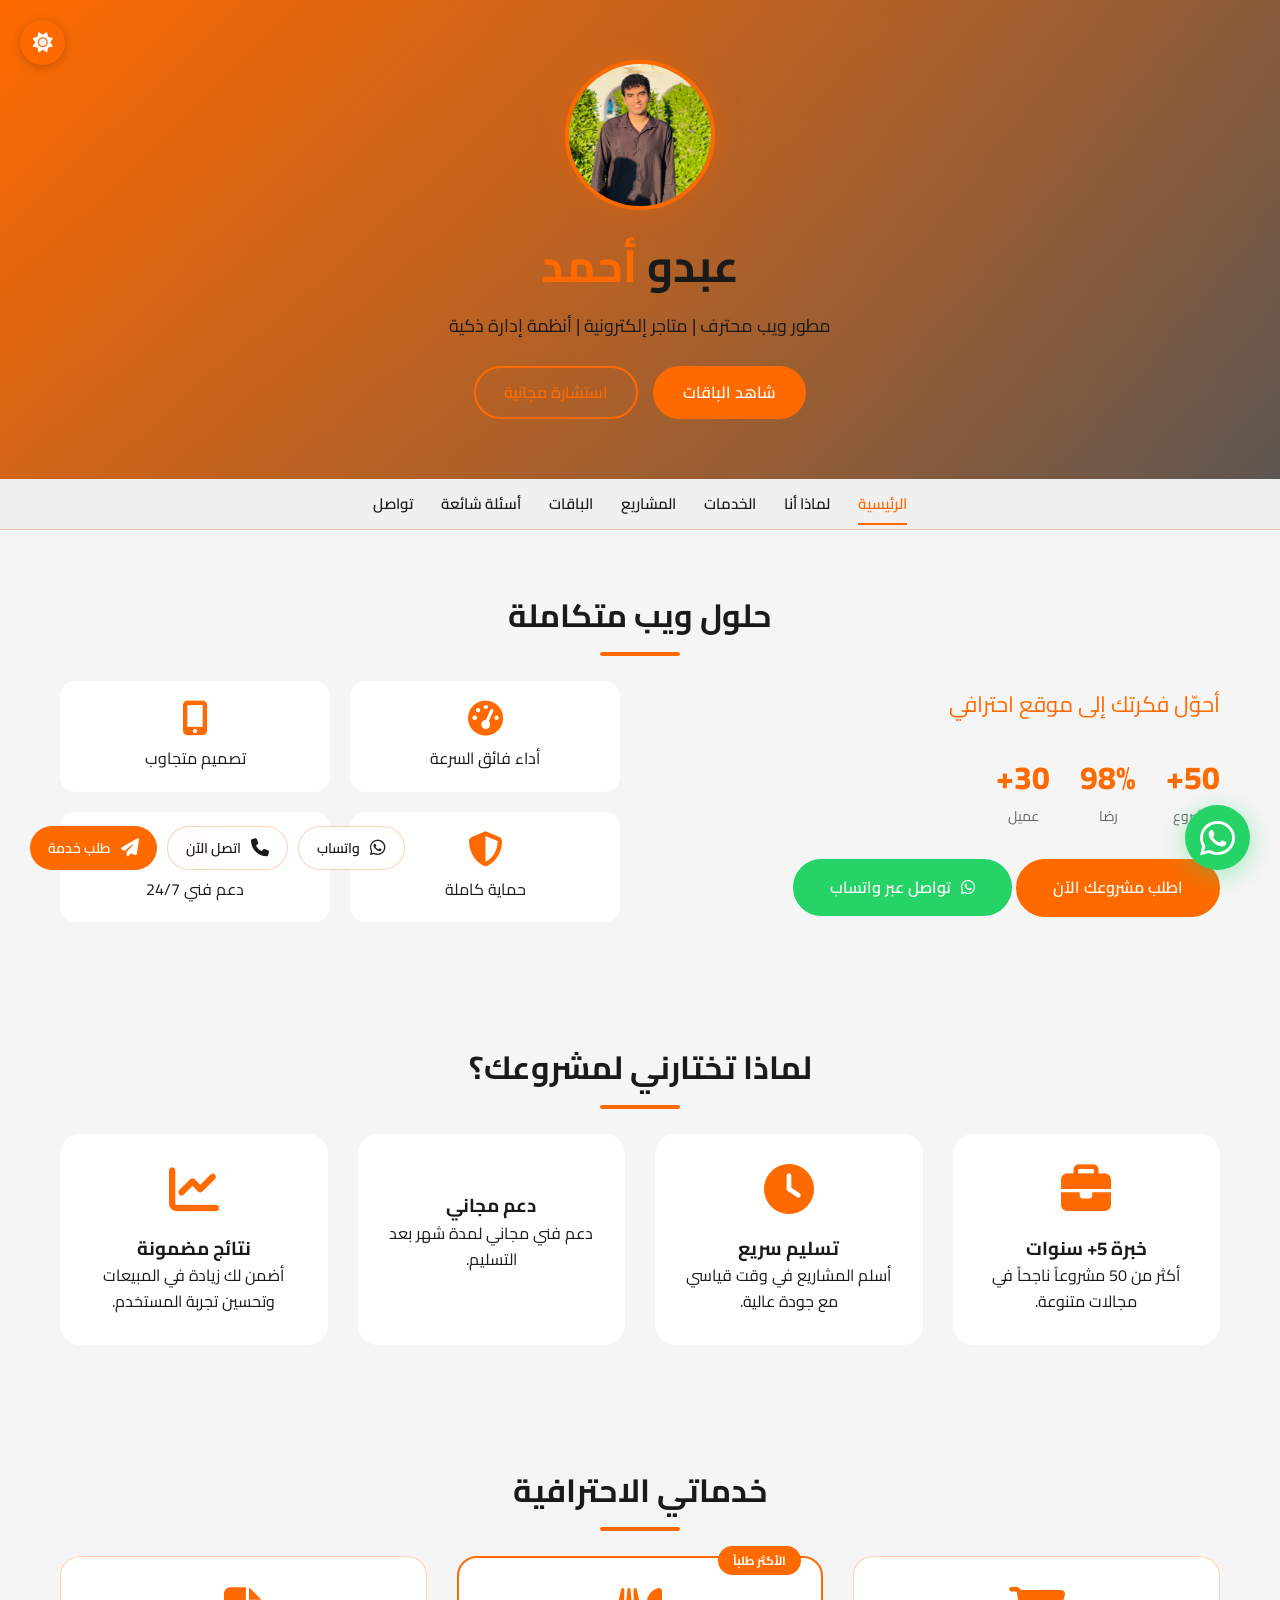
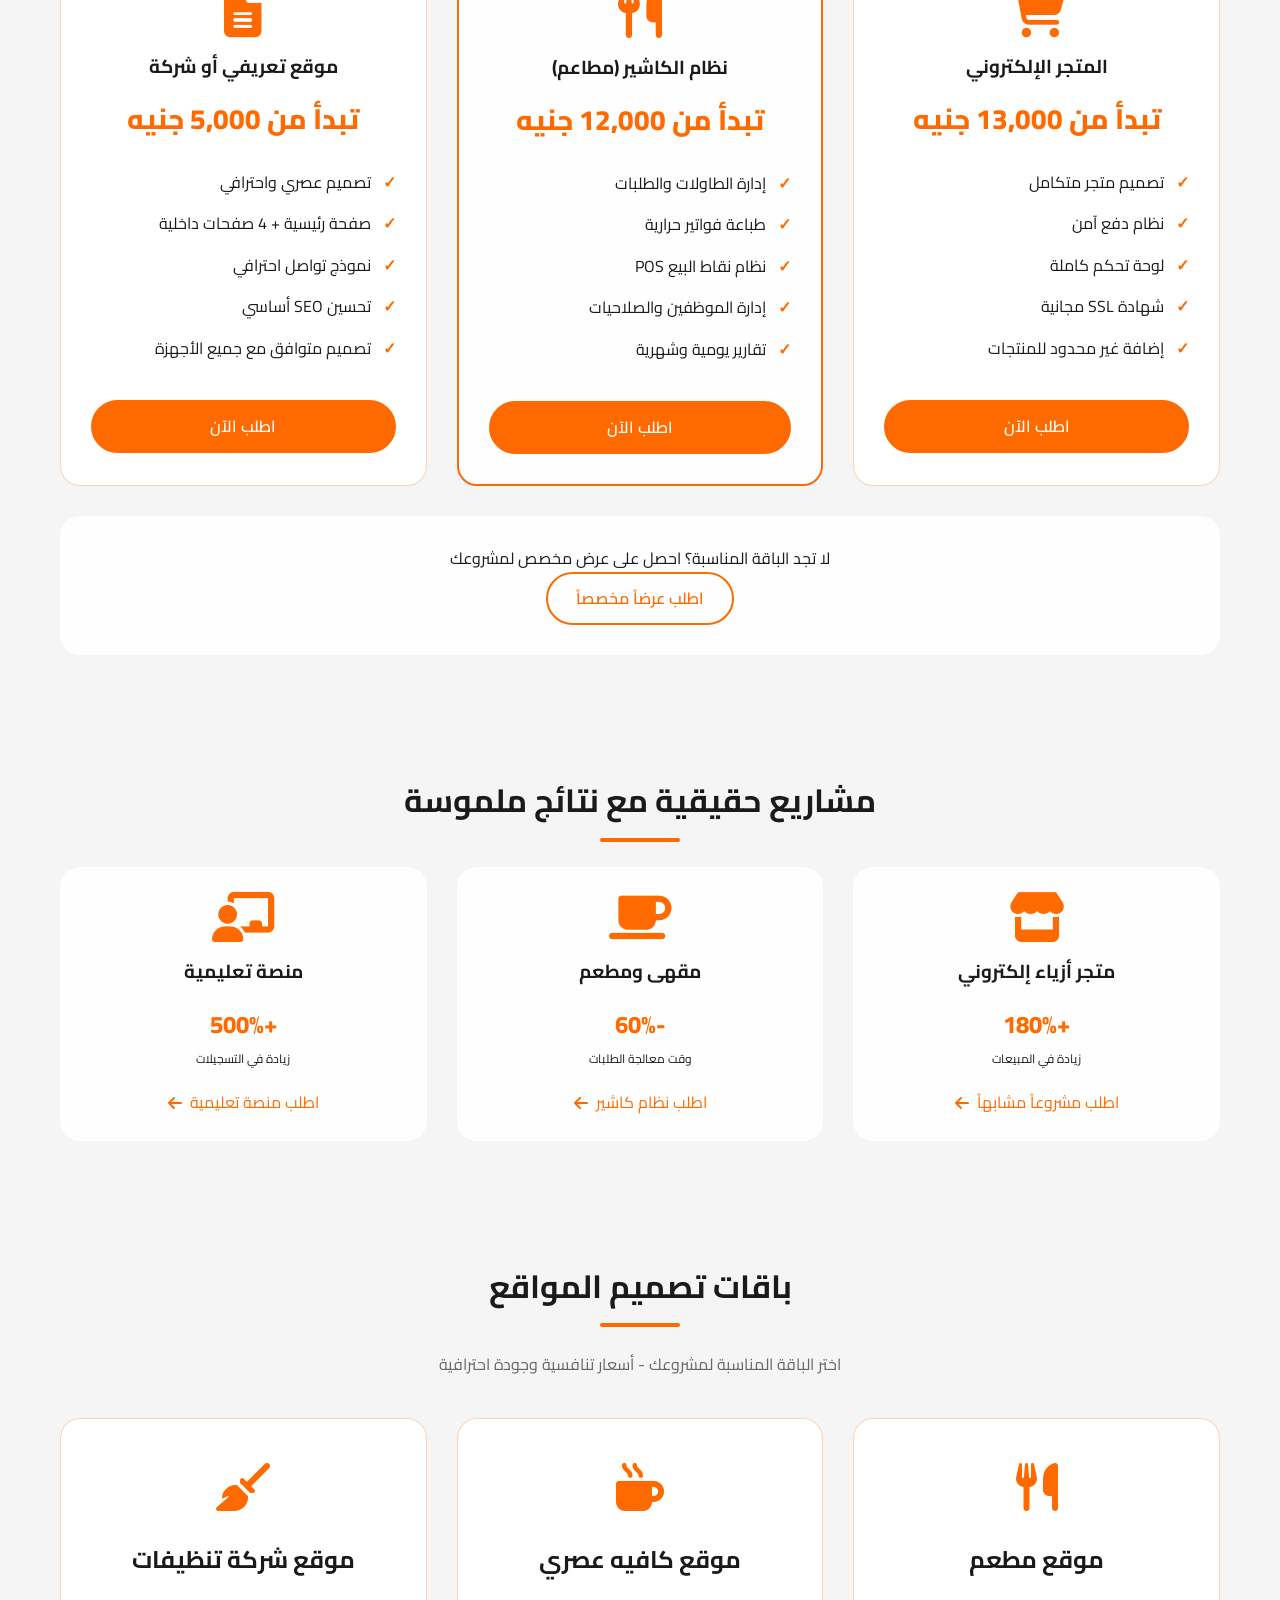
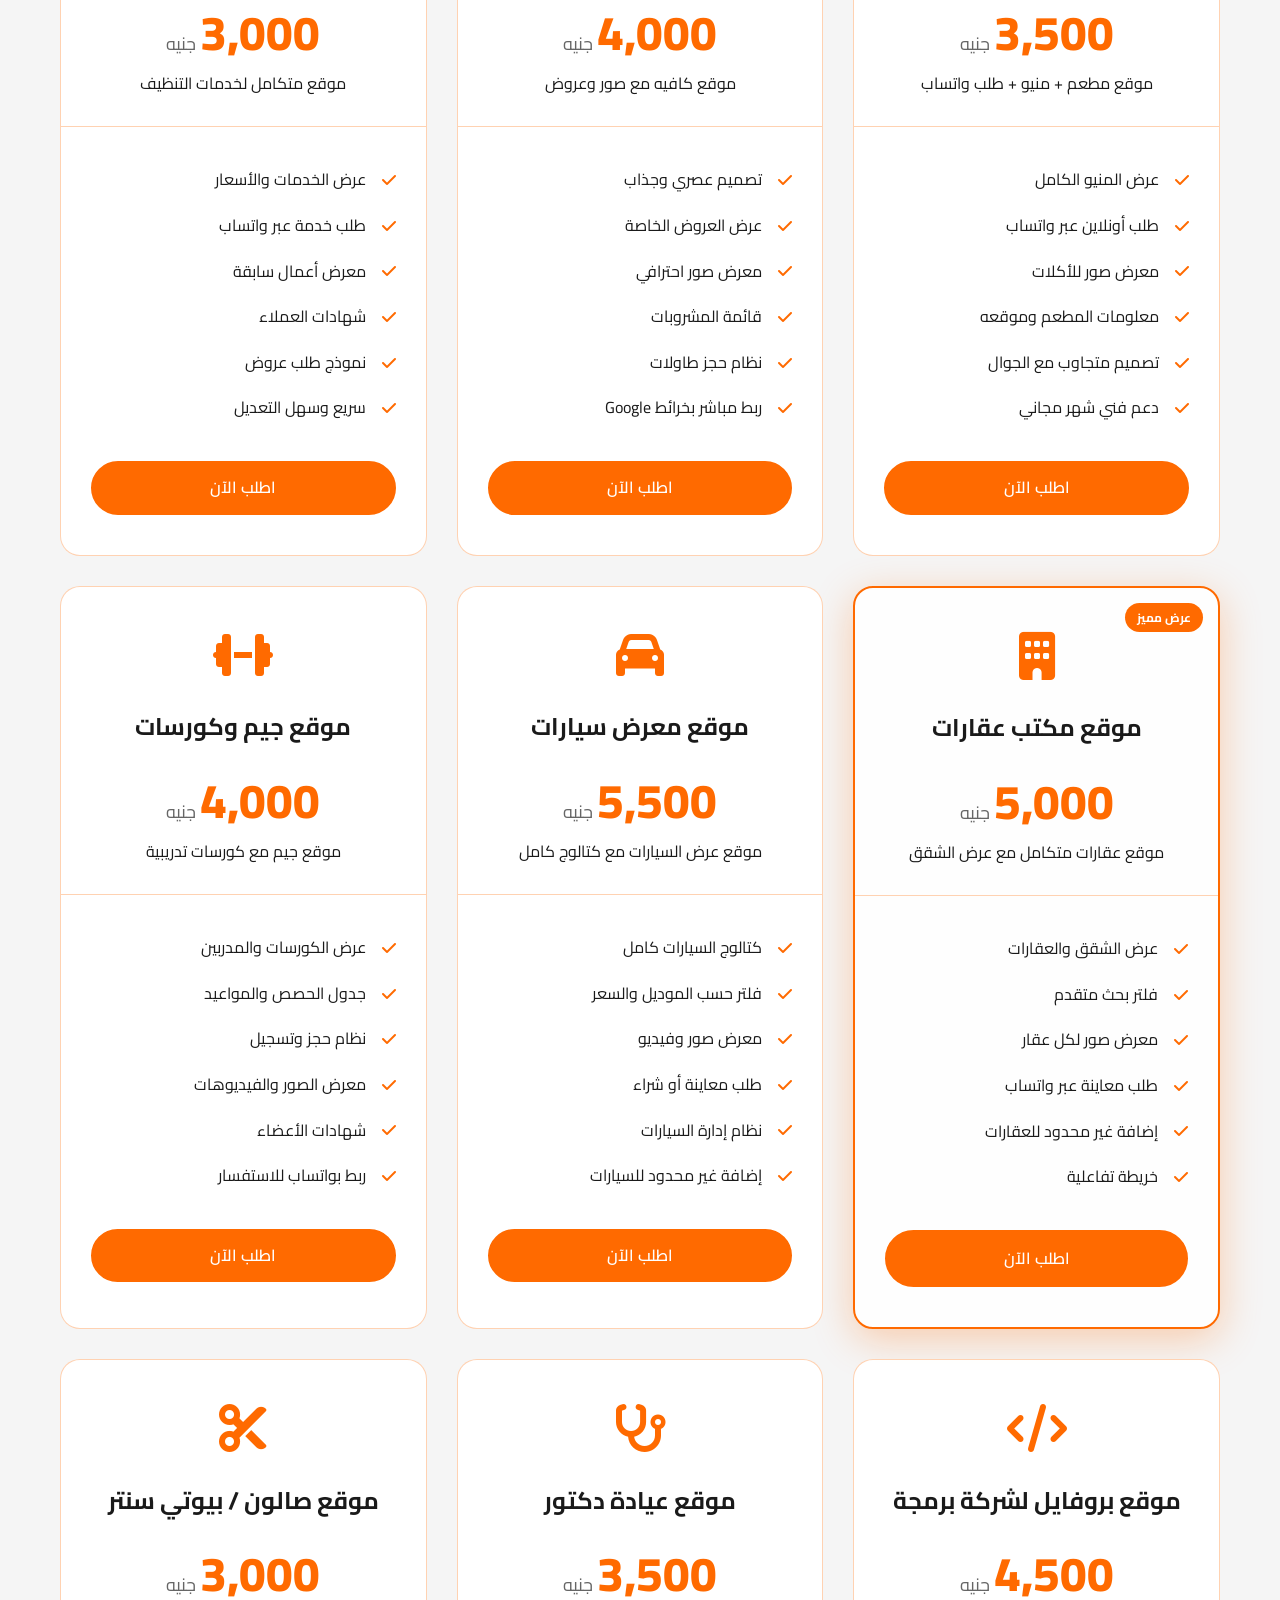
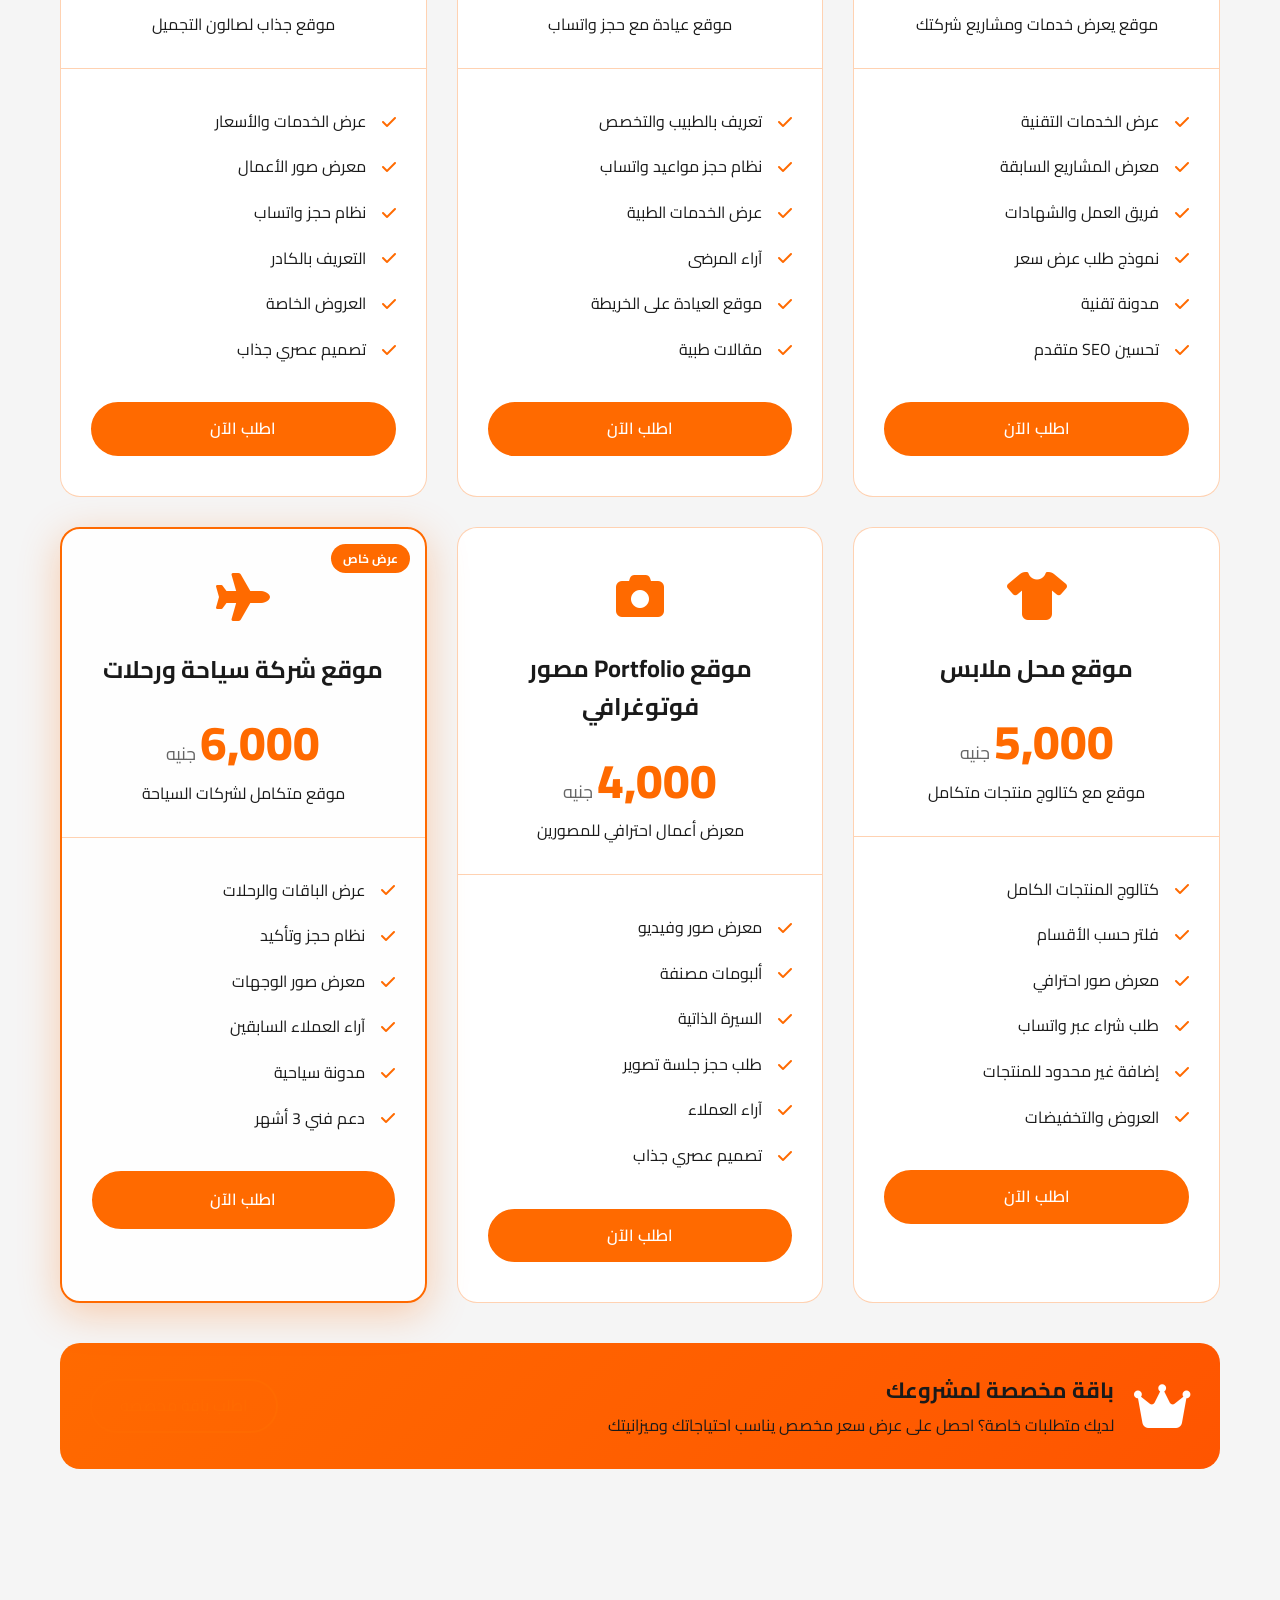
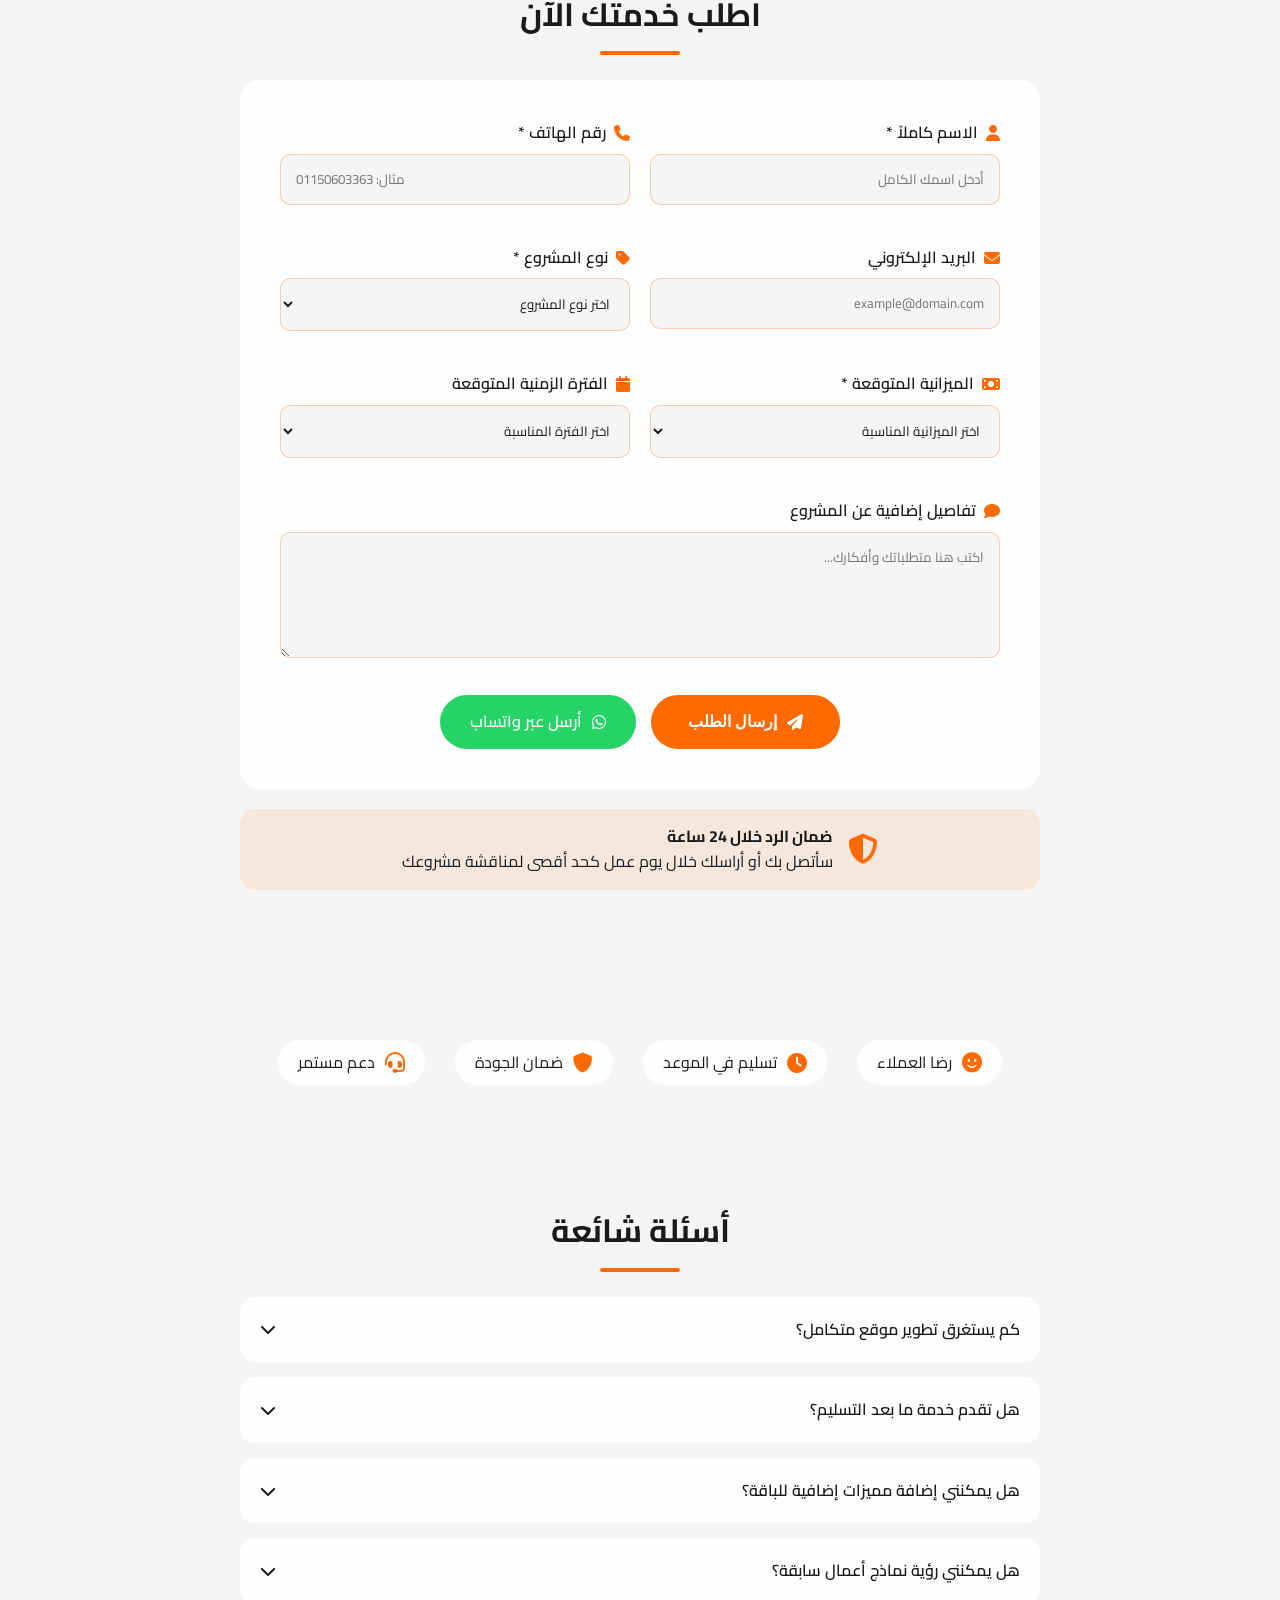
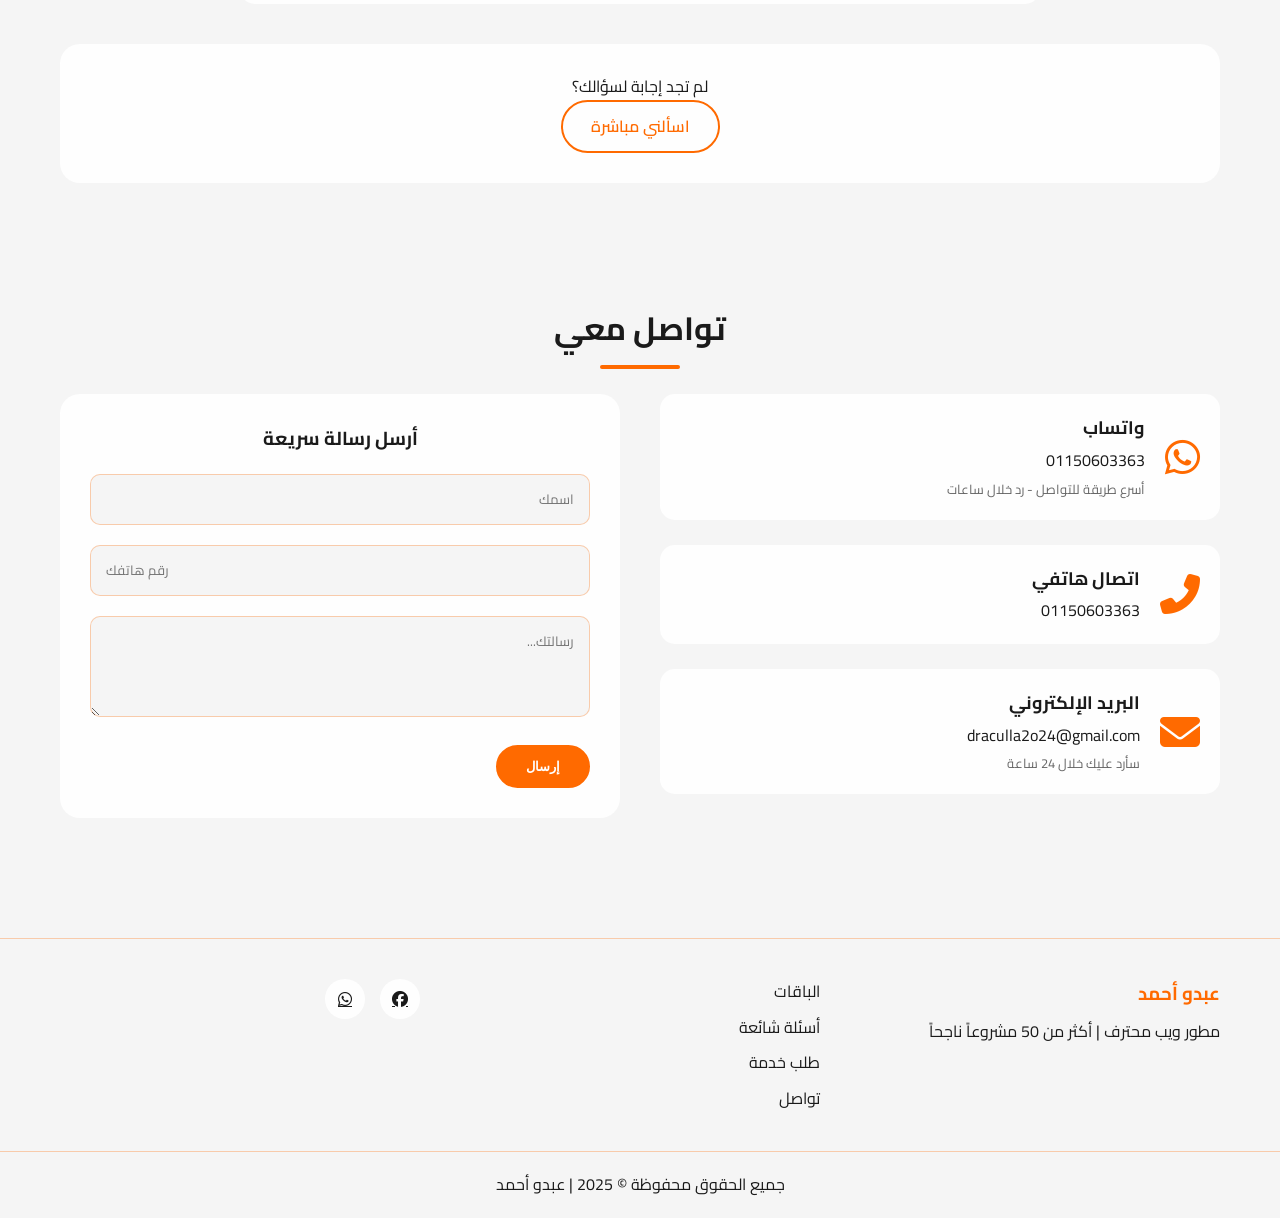
==== index.html @ bf8535bc "Add files via upload" ====
<!DOCTYPE html>
<html lang="ar" dir="rtl">
<head>
    <meta charset="UTF-8">
    <meta name="viewport" content="width=device-width, initial-scale=1.0, viewport-fit=cover">
    
    <!-- SEO Basics -->
    <title>عبدو أحمد | مطور ويب محترف - المتاجر الإلكترونية وأنظمة POS</title>
    <meta name="description" content="تصميم وتطوير المتاجر الإلكترونية وأنظمة إدارة المطاعم ونقاط البيع بأسعار تنافسية. باقات متنوعة لجميع الأنشطة.">
    <meta name="keywords" content="مطور ويب, متجر الكتروني, نظام كاشير, POS, تصميم مواقع, مطعم, كافيه, عقارات">
    <meta name="author" content="عبدو أحمد">
    <meta name="robots" content="index, follow">
    
    <!-- Open Graph -->
    <meta property="og:type" content="website">
    <meta property="og:title" content="عبدو أحمد | مطور ويب محترف">
    <meta property="og:description" content="باقات تصميم مواقع تبدأ من 3000 جنيه. نوفر لك موقعاً احترافياً لمشروعك.">
    <meta property="og:site_name" content="عبدو أحمد">
    <meta property="og:locale" content="ar_AR">
    
    <!-- Theme Color -->
    <meta name="theme-color" content="#ff6a00">
    <meta name="color-scheme" content="dark light">
    
    <!-- Favicon -->
    <link rel="icon" type="image/svg+xml" href="data:image/svg+xml,%3Csvg xmlns='http://www.w3.org/2000/svg' viewBox='0 0 100 100'%3E%3Crect width='100' height='100' fill='%23ff6a00'/%3E%3Ctext x='50' y='67' text-anchor='middle' fill='white' font-size='50' font-weight='bold'%3Eع%3C/text%3E%3C/svg%3E">
    
    <!-- Fonts -->
    <link rel="preconnect" href="https://fonts.googleapis.com">
    <link rel="preconnect" href="https://fonts.gstatic.com" crossorigin>
    <link href="https://fonts.googleapis.com/css2?family=Cairo:wght@400;500;600;700;800&display=swap" rel="stylesheet">
    
    <!-- Font Awesome -->
    <link rel="stylesheet" href="https://cdnjs.cloudflare.com/ajax/libs/font-awesome/6.7.2/css/all.min.css">
    
    <!-- Structured Data -->
    <script type="application/ld+json">
    {
        "@context": "https://schema.org",
        "@type": "ProfessionalService",
        "name": "عبدو أحمد",
        "url": "https://abdo-ahmed.com",
        "description": "مطور ويب محترف متخصص في جميع أنواع المواقع",
        "telephone": "+201150603363",
        "email": "draculla2o24@gmail.com",
        "priceRange": "₿3000 - ₿6000",
        "areaServed": {"@type": "Country", "name": "مصر"},
        "availableLanguage": ["ar", "en"]
    }
    </script>
    
    <!-- Main CSS -->
    <link rel="stylesheet" href="css/style.css">
</head>
<body>

<!-- Quick Contact Bar -->
<div class="quick-contact-bar">
    <a href="https://wa.me/201150603363?text=مرحباً%20عبدو،%20أريد%20الاستفسار%20عن%20الخدمات" target="_blank" class="quick-contact-btn" aria-label="واتساب">
        <i class="fab fa-whatsapp"></i>
        <span>واتساب</span>
    </a>
    <a href="tel:01150603363" class="quick-contact-btn" aria-label="اتصال">
        <i class="fas fa-phone"></i>
        <span>اتصل الآن</span>
    </a>
    <a href="#order-form" class="quick-contact-btn primary" aria-label="طلب خدمة">
        <i class="fas fa-paper-plane"></i>
        <span>طلب خدمة</span>
    </a>
</div>

<!-- Theme Toggle -->
<button class="theme-toggle" id="themeToggle" aria-label="تغيير الوضع">
    <i class="fas fa-moon"></i>
</button>

<!-- Scroll Top Button -->
<button id="scrollTop" class="scroll-top" aria-label="العودة للأعلى">
    <i class="fas fa-arrow-up"></i>
</button>

<!-- Header -->
<header>
    <div class="profile-container">
        <div class="profile-image">
            <img id="profileImage" 
                 src="images/profile.jpg" 
                 alt="عبدو أحمد - مطور ويب محترف"
                 loading="eager"
                 width="180"
                 height="180"
                 onerror="this.src='data:image/svg+xml,%3Csvg xmlns=%22http://www.w3.org/2000/svg%22 width=%22180%22 height=%22180%22%3E%3Crect width=%22180%22 height=%22180%22 fill=%22%23ff6a00%22/%3E%3Ctext x=%2250%25%22 y=%2250%25%22 text-anchor=%22middle%22 dy=%22.3em%22 fill=%22white%22 font-size=%2240%22%3Eع%3C/text%3E%3C/svg%3E'">
        </div>
        <h1>عبدو <span>أحمد</span></h1>
        <p>مطور ويب محترف | متاجر إلكترونية | أنظمة إدارة ذكية</p>
        <div class="header-cta">
            <a href="#pricing" class="btn btn-primary">شاهد الباقات</a>
            <a href="https://wa.me/201150603363?text=مرحباً%20عبدو،%20أريد%20استشارة%20مجانية" class="btn btn-outline" target="_blank">استشارة مجانية</a>
        </div>
    </div>
</header>

<!-- Navigation -->
<nav aria-label="القائمة الرئيسية">
    <a href="#home" data-nav="home">الرئيسية</a>
    <a href="#why-me" data-nav="why-me">لماذا أنا</a>
    <a href="#services" data-nav="services">الخدمات</a>
    <a href="#projects" data-nav="projects">المشاريع</a>
    <a href="#pricing" data-nav="pricing">الباقات</a>
    <a href="#faq" data-nav="faq">أسئلة شائعة</a>
    <a href="#contact-page" data-nav="contact-page">تواصل</a>
</nav>

<main>
    <!-- Home Section -->
    <section id="home">
        <h2>حلول ويب متكاملة</h2>
        <div class="hero-grid">
            <div class="hero-content">
                <p class="hero-subtitle">أحوّل فكرتك إلى موقع احترافي</p>
                <div class="hero-stats">
                    <div class="hero-stat">
                        <span class="hero-stat-number">50+</span>
                        <span class="hero-stat-label">مشروع</span>
                    </div>
                    <div class="hero-stat">
                        <span class="hero-stat-number">98%</span>
                        <span class="hero-stat-label">رضا</span>
                    </div>
                    <div class="hero-stat">
                        <span class="hero-stat-number">30+</span>
                        <span class="hero-stat-label">عميل</span>
                    </div>
                </div>
                <div class="hero-cta">
                    <a href="#pricing" class="btn btn-primary btn-large">اطلب مشروعك الآن</a>
                    <a href="https://wa.me/201150603363?text=مرحباً%20عبدو،%20أريد%20معرفة%20تفاصيل%20الباقات" target="_blank" class="btn btn-whatsapp btn-large">
                        <i class="fab fa-whatsapp"></i> تواصل عبر واتساب
                    </a>
                </div>
            </div>
            <div class="hero-features">
                <div class="hero-feature">
                    <i class="fas fa-tachometer-alt"></i>
                    <span>أداء فائق السرعة</span>
                </div>
                <div class="hero-feature">
                    <i class="fas fa-mobile-alt"></i>
                    <span>تصميم متجاوب</span>
                </div>
                <div class="hero-feature">
                    <i class="fas fa-shield-alt"></i>
                    <span>حماية كاملة</span>
                </div>
                <div class="hero-feature">
                    <i class="fas fa-headset"></i>
                    <span>دعم فني 24/7</span>
                </div>
            </div>
        </div>
    </section>

    <!-- Why Me Section -->
    <section id="why-me">
        <h2>لماذا تختارني لمشروعك؟</h2>
        <div class="why-me-grid">
            <div class="why-me-card">
                <div class="why-me-icon"><i class="fas fa-briefcase"></i></div>
                <h3>خبرة 5+ سنوات</h3>
                <p>أكثر من 50 مشروعاً ناجحاً في مجالات متنوعة.</p>
            </div>
            <div class="why-me-card">
                <div class="why-me-icon"><i class="fas fa-clock"></i></div>
                <h3>تسليم سريع</h3>
                <p>أسلم المشاريع في وقت قياسي مع جودة عالية.</p>
            </div>
            <div class="why-me-card">
                <div class="why-me-icon"><i class="fas fa-support"></i></div>
                <h3>دعم مجاني</h3>
                <p>دعم فني مجاني لمدة شهر بعد التسليم.</p>
            </div>
            <div class="why-me-card">
                <div class="why-me-icon"><i class="fas fa-chart-line"></i></div>
                <h3>نتائج مضمونة</h3>
                <p>أضمن لك زيادة في المبيعات وتحسين تجربة المستخدم.</p>
            </div>
        </div>
    </section>

    <!-- Services Section -->
    <section id="services">
        <h2>خدماتي الاحترافية</h2>
        <div class="services-grid">
            <div class="service-card">
                <div class="service-header">
                    <i class="fas fa-shopping-cart"></i>
                    <h3>المتجر الإلكتروني</h3>
                </div>
                <div class="service-price">تبدأ من 13,000 جنيه</div>
                <ul class="service-features">
                    <li>تصميم متجر متكامل</li>
                    <li>نظام دفع آمن</li>
                    <li>لوحة تحكم كاملة</li>
                    <li>شهادة SSL مجانية</li>
                    <li>إضافة غير محدود للمنتجات</li>
                </ul>
                <a href="#order-form" class="btn btn-primary btn-service" onclick="setProjectType('متجر إلكتروني')">اطلب الآن</a>
            </div>

            <div class="service-card featured">
                <div class="service-badge">الأكثر طلباً</div>
                <div class="service-header">
                    <i class="fas fa-utensils"></i>
                    <h3>نظام الكاشير (مطاعم)</h3>
                </div>
                <div class="service-price">تبدأ من 12,000 جنيه</div>
                <ul class="service-features">
                    <li>إدارة الطاولات والطلبات</li>
                    <li>طباعة فواتير حرارية</li>
                    <li>نظام نقاط البيع POS</li>
                    <li>إدارة الموظفين والصلاحيات</li>
                    <li>تقارير يومية وشهرية</li>
                </ul>
                <a href="#order-form" class="btn btn-primary btn-service" onclick="setProjectType('نظام كاشير مطاعم')">اطلب الآن</a>
            </div>

            <div class="service-card">
                <div class="service-header">
                    <i class="fas fa-file-alt"></i>
                    <h3>موقع تعريفي أو شركة</h3>
                </div>
                <div class="service-price">تبدأ من 5,000 جنيه</div>
                <ul class="service-features">
                    <li>تصميم عصري واحترافي</li>
                    <li>صفحة رئيسية + 4 صفحات داخلية</li>
                    <li>نموذج تواصل احترافي</li>
                    <li>تحسين SEO أساسي</li>
                    <li>تصميم متوافق مع جميع الأجهزة</li>
                </ul>
                <a href="#order-form" class="btn btn-primary btn-service" onclick="setProjectType('موقع تعريفي')">اطلب الآن</a>
            </div>
        </div>
        
        <div class="services-cta">
            <p>لا تجد الباقة المناسبة؟ احصل على عرض مخصص لمشروعك</p>
            <a href="custom-offer.html" target="_blank" class="btn btn-outline">اطلب عرضاً مخصصاً</a>
        </div>
    </section>

    <!-- Projects with Results -->
    <section id="projects">
        <h2>مشاريع حقيقية مع نتائج ملموسة</h2>
        <div class="projects-grid">
            <div class="project-card">
                <div class="project-icon"><i class="fas fa-store"></i></div>
                <h3>متجر أزياء إلكتروني</h3>
                <div class="project-stats">
                    <div class="project-stat">
                        <span class="stat-value">+180%</span>
                        <span class="stat-label">زيادة في المبيعات</span>
                    </div>
                </div>
                <a href="https://wa.me/201150603363?text=مرحباً%20عبدو،%20أريد%20مشروعاً%20مشابهاً" target="_blank" class="project-link">اطلب مشروعاً مشابهاً <i class="fas fa-arrow-left"></i></a>
            </div>

            <div class="project-card">
                <div class="project-icon"><i class="fas fa-coffee"></i></div>
                <h3>مقهى ومطعم</h3>
                <div class="project-stats">
                    <div class="project-stat">
                        <span class="stat-value">-60%</span>
                        <span class="stat-label">وقت معالجة الطلبات</span>
                    </div>
                </div>
                <a href="https://wa.me/201150603363?text=مرحباً%20عبدو،%20أريد%20نظام%20كاشير" target="_blank" class="project-link">اطلب نظام كاشير <i class="fas fa-arrow-left"></i></a>
            </div>

            <div class="project-card">
                <div class="project-icon"><i class="fas fa-chalkboard-user"></i></div>
                <h3>منصة تعليمية</h3>
                <div class="project-stats">
                    <div class="project-stat">
                        <span class="stat-value">+500%</span>
                        <span class="stat-label">زيادة في التسجيلات</span>
                    </div>
                </div>
                <a href="https://wa.me/201150603363?text=مرحباً%20عبدو،%20أريد%20منصة%20تعليمية" target="_blank" class="project-link">اطلب منصة تعليمية <i class="fas fa-arrow-left"></i></a>
            </div>
        </div>
    </section>

    <!-- Pricing Section - الموقع الجديد -->
    <section id="pricing">
        <h2>باقات تصميم المواقع</h2>
        <p class="section-subtitle">اختر الباقة المناسبة لمشروعك - أسعار تنافسية وجودة احترافية</p>
        
        <div class="pricing-grid">
            <!-- باقة موقع مطعم + منيو + طلب واتساب -->
            <div class="pricing-card">
                <div class="pricing-header">
                    <div class="plan-icon"><i class="fas fa-utensils"></i></div>
                    <h3>موقع مطعم</h3>
                    <div class="pricing-price">
                        <span class="price">3,500</span>
                        <span class="currency">جنيه</span>
                    </div>
                    <p>موقع مطعم + منيو + طلب واتساب</p>
                </div>
                <ul class="pricing-features">
                    <li><i class="fas fa-check"></i> عرض المنيو الكامل</li>
                    <li><i class="fas fa-check"></i> طلب أونلاين عبر واتساب</li>
                    <li><i class="fas fa-check"></i> معرض صور للأكلات</li>
                    <li><i class="fas fa-check"></i> معلومات المطعم وموقعه</li>
                    <li><i class="fas fa-check"></i> تصميم متجاوب مع الجوال</li>
                    <li><i class="fas fa-check"></i> دعم فني شهر مجاني</li>
                </ul>
                <div class="pricing-cta">
                    <a href="#order-form" class="btn btn-primary" onclick="setPackageValue('موقع مطعم كامل - 3500 جنيه', '3500')">اطلب الآن</a>
                </div>
            </div>

            <!-- باقة موقع كافيه عصري -->
            <div class="pricing-card">
                <div class="pricing-header">
                    <div class="plan-icon"><i class="fas fa-mug-hot"></i></div>
                    <h3>موقع كافيه عصري</h3>
                    <div class="pricing-price">
                        <span class="price">4,000</span>
                        <span class="currency">جنيه</span>
                    </div>
                    <p>موقع كافيه مع صور وعروض</p>
                </div>
                <ul class="pricing-features">
                    <li><i class="fas fa-check"></i> تصميم عصري وجذاب</li>
                    <li><i class="fas fa-check"></i> عرض العروض الخاصة</li>
                    <li><i class="fas fa-check"></i> معرض صور احترافي</li>
                    <li><i class="fas fa-check"></i> قائمة المشروبات</li>
                    <li><i class="fas fa-check"></i> نظام حجز طاولات</li>
                    <li><i class="fas fa-check"></i> ربط مباشر بخرائط Google</li>
                </ul>
                <div class="pricing-cta">
                    <a href="#order-form" class="btn btn-primary" onclick="setPackageValue('موقع كافيه عصري - 4000 جنيه', '4000')">اطلب الآن</a>
                </div>
            </div>

            <!-- باقة موقع شركة تنظيفات -->
            <div class="pricing-card">
                <div class="pricing-header">
                    <div class="plan-icon"><i class="fas fa-broom"></i></div>
                    <h3>موقع شركة تنظيفات</h3>
                    <div class="pricing-price">
                        <span class="price">3,000</span>
                        <span class="currency">جنيه</span>
                    </div>
                    <p>موقع متكامل لخدمات التنظيف</p>
                </div>
                <ul class="pricing-features">
                    <li><i class="fas fa-check"></i> عرض الخدمات والأسعار</li>
                    <li><i class="fas fa-check"></i> طلب خدمة عبر واتساب</li>
                    <li><i class="fas fa-check"></i> معرض أعمال سابقة</li>
                    <li><i class="fas fa-check"></i> شهادات العملاء</li>
                    <li><i class="fas fa-check"></i> نموذج طلب عروض</li>
                    <li><i class="fas fa-check"></i> سريع وسهل التعديل</li>
                </ul>
                <div class="pricing-cta">
                    <a href="#order-form" class="btn btn-primary" onclick="setPackageValue('موقع شركة تنظيفات - 3000 جنيه', '3000')">اطلب الآن</a>
                </div>
            </div>

            <!-- باقة موقع مكتب عقارات -->
            <div class="pricing-card featured">
                <div class="popular-badge">عرض مميز</div>
                <div class="pricing-header">
                    <div class="plan-icon"><i class="fas fa-building"></i></div>
                    <h3>موقع مكتب عقارات</h3>
                    <div class="pricing-price">
                        <span class="price">5,000</span>
                        <span class="currency">جنيه</span>
                    </div>
                    <p>موقع عقارات متكامل مع عرض الشقق</p>
                </div>
                <ul class="pricing-features">
                    <li><i class="fas fa-check"></i> عرض الشقق والعقارات</li>
                    <li><i class="fas fa-check"></i> فلتر بحث متقدم</li>
                    <li><i class="fas fa-check"></i> معرض صور لكل عقار</li>
                    <li><i class="fas fa-check"></i> طلب معاينة عبر واتساب</li>
                    <li><i class="fas fa-check"></i> إضافة غير محدود للعقارات</li>
                    <li><i class="fas fa-check"></i> خريطة تفاعلية</li>
                </ul>
                <div class="pricing-cta">
                    <a href="#order-form" class="btn btn-primary btn-large" onclick="setPackageValue('موقع مكتب عقارات - 5000 جنيه', '5000')">اطلب الآن</a>
                </div>
            </div>

            <!-- باقة موقع معرض سيارات -->
            <div class="pricing-card">
                <div class="pricing-header">
                    <div class="plan-icon"><i class="fas fa-car"></i></div>
                    <h3>موقع معرض سيارات</h3>
                    <div class="pricing-price">
                        <span class="price">5,500</span>
                        <span class="currency">جنيه</span>
                    </div>
                    <p>موقع عرض السيارات مع كتالوج كامل</p>
                </div>
                <ul class="pricing-features">
                    <li><i class="fas fa-check"></i> كتالوج السيارات كامل</li>
                    <li><i class="fas fa-check"></i> فلتر حسب الموديل والسعر</li>
                    <li><i class="fas fa-check"></i> معرض صور وفيديو</li>
                    <li><i class="fas fa-check"></i> طلب معاينة أو شراء</li>
                    <li><i class="fas fa-check"></i> نظام إدارة السيارات</li>
                    <li><i class="fas fa-check"></i> إضافة غير محدود للسيارات</li>
                </ul>
                <div class="pricing-cta">
                    <a href="#order-form" class="btn btn-primary" onclick="setPackageValue('موقع معرض سيارات - 5500 جنيه', '5500')">اطلب الآن</a>
                </div>
            </div>

            <!-- باقة موقع جيم وكورسات -->
            <div class="pricing-card">
                <div class="pricing-header">
                    <div class="plan-icon"><i class="fas fa-dumbbell"></i></div>
                    <h3>موقع جيم وكورسات</h3>
                    <div class="pricing-price">
                        <span class="price">4,000</span>
                        <span class="currency">جنيه</span>
                    </div>
                    <p>موقع جيم مع كورسات تدريبية</p>
                </div>
                <ul class="pricing-features">
                    <li><i class="fas fa-check"></i> عرض الكورسات والمدربين</li>
                    <li><i class="fas fa-check"></i> جدول الحصص والمواعيد</li>
                    <li><i class="fas fa-check"></i> نظام حجز وتسجيل</li>
                    <li><i class="fas fa-check"></i> معرض الصور والفيديوهات</li>
                    <li><i class="fas fa-check"></i> شهادات الأعضاء</li>
                    <li><i class="fas fa-check"></i> ربط بواتساب للاستفسار</li>
                </ul>
                <div class="pricing-cta">
                    <a href="#order-form" class="btn btn-primary" onclick="setPackageValue('موقع جيم وكورسات - 4000 جنيه', '4000')">اطلب الآن</a>
                </div>
            </div>

            <!-- باقة موقع بروفايل شركة برمجة -->
            <div class="pricing-card">
                <div class="pricing-header">
                    <div class="plan-icon"><i class="fas fa-code"></i></div>
                    <h3>موقع بروفايل لشركة برمجة</h3>
                    <div class="pricing-price">
                        <span class="price">4,500</span>
                        <span class="currency">جنيه</span>
                    </div>
                    <p>موقع يعرض خدمات ومشاريع شركتك</p>
                </div>
                <ul class="pricing-features">
                    <li><i class="fas fa-check"></i> عرض الخدمات التقنية</li>
                    <li><i class="fas fa-check"></i> معرض المشاريع السابقة</li>
                    <li><i class="fas fa-check"></i> فريق العمل والشهادات</li>
                    <li><i class="fas fa-check"></i> نموذج طلب عرض سعر</li>
                    <li><i class="fas fa-check"></i> مدونة تقنية</li>
                    <li><i class="fas fa-check"></i> تحسين SEO متقدم</li>
                </ul>
                <div class="pricing-cta">
                    <a href="#order-form" class="btn btn-primary" onclick="setPackageValue('موقع شركة برمجة - 4500 جنيه', '4500')">اطلب الآن</a>
                </div>
            </div>

            <!-- باقة موقع عيادة دكتور مع حجز واتساب -->
            <div class="pricing-card">
                <div class="pricing-header">
                    <div class="plan-icon"><i class="fas fa-stethoscope"></i></div>
                    <h3>موقع عيادة دكتور</h3>
                    <div class="pricing-price">
                        <span class="price">3,500</span>
                        <span class="currency">جنيه</span>
                    </div>
                    <p>موقع عيادة مع حجز واتساب</p>
                </div>
                <ul class="pricing-features">
                    <li><i class="fas fa-check"></i> تعريف بالطبيب والتخصص</li>
                    <li><i class="fas fa-check"></i> نظام حجز مواعيد واتساب</li>
                    <li><i class="fas fa-check"></i> عرض الخدمات الطبية</li>
                    <li><i class="fas fa-check"></i> آراء المرضى</li>
                    <li><i class="fas fa-check"></i> موقع العيادة على الخريطة</li>
                    <li><i class="fas fa-check"></i> مقالات طبية</li>
                </ul>
                <div class="pricing-cta">
                    <a href="#order-form" class="btn btn-primary" onclick="setPackageValue('موقع عيادة دكتور - 3500 جنيه', '3500')">اطلب الآن</a>
                </div>
            </div>

            <!-- باقة موقع صالون حلاقة أو بيوتي سنتر -->
            <div class="pricing-card">
                <div class="pricing-header">
                    <div class="plan-icon"><i class="fas fa-cut"></i></div>
                    <h3>موقع صالون / بيوتي سنتر</h3>
                    <div class="pricing-price">
                        <span class="price">3,000</span>
                        <span class="currency">جنيه</span>
                    </div>
                    <p>موقع جذاب لصالون التجميل</p>
                </div>
                <ul class="pricing-features">
                    <li><i class="fas fa-check"></i> عرض الخدمات والأسعار</li>
                    <li><i class="fas fa-check"></i> معرض صور الأعمال</li>
                    <li><i class="fas fa-check"></i> نظام حجز واتساب</li>
                    <li><i class="fas fa-check"></i> التعريف بالكادر</li>
                    <li><i class="fas fa-check"></i> العروض الخاصة</li>
                    <li><i class="fas fa-check"></i> تصميم عصري جذاب</li>
                </ul>
                <div class="pricing-cta">
                    <a href="#order-form" class="btn btn-primary" onclick="setPackageValue('موقع صالون بيوتي سنتر - 3000 جنيه', '3000')">اطلب الآن</a>
                </div>
            </div>

            <!-- باقة موقع محل ملابس مع كتالوج -->
            <div class="pricing-card">
                <div class="pricing-header">
                    <div class="plan-icon"><i class="fas fa-tshirt"></i></div>
                    <h3>موقع محل ملابس</h3>
                    <div class="pricing-price">
                        <span class="price">5,000</span>
                        <span class="currency">جنيه</span>
                    </div>
                    <p>موقع مع كتالوج منتجات متكامل</p>
                </div>
                <ul class="pricing-features">
                    <li><i class="fas fa-check"></i> كتالوج المنتجات الكامل</li>
                    <li><i class="fas fa-check"></i> فلتر حسب الأقسام</li>
                    <li><i class="fas fa-check"></i> معرض صور احترافي</li>
                    <li><i class="fas fa-check"></i> طلب شراء عبر واتساب</li>
                    <li><i class="fas fa-check"></i> إضافة غير محدود للمنتجات</li>
                    <li><i class="fas fa-check"></i> العروض والتخفيضات</li>
                </ul>
                <div class="pricing-cta">
                    <a href="#order-form" class="btn btn-primary" onclick="setPackageValue('موقع محل ملابس - 5000 جنيه', '5000')">اطلب الآن</a>
                </div>
            </div>

            <!-- باقة موقع تصوير وفوتوغرافي -->
            <div class="pricing-card">
                <div class="pricing-header">
                    <div class="plan-icon"><i class="fas fa-camera"></i></div>
                    <h3>موقع Portfolio مصور فوتوغرافي</h3>
                    <div class="pricing-price">
                        <span class="price">4,000</span>
                        <span class="currency">جنيه</span>
                    </div>
                    <p>معرض أعمال احترافي للمصورين</p>
                </div>
                <ul class="pricing-features">
                    <li><i class="fas fa-check"></i> معرض صور وفيديو</li>
                    <li><i class="fas fa-check"></i> ألبومات مصنفة</li>
                    <li><i class="fas fa-check"></i> السيرة الذاتية</li>
                    <li><i class="fas fa-check"></i> طلب حجز جلسة تصوير</li>
                    <li><i class="fas fa-check"></i> آراء العملاء</li>
                    <li><i class="fas fa-check"></i> تصميم عصري جذاب</li>
                </ul>
                <div class="pricing-cta">
                    <a href="#order-form" class="btn btn-primary" onclick="setPackageValue('موقع مصور فوتوغرافي - 4000 جنيه', '4000')">اطلب الآن</a>
                </div>
            </div>

            <!-- باقة موقع شركة سياحة ورحلات -->
            <div class="pricing-card featured">
                <div class="popular-badge">عرض خاص</div>
                <div class="pricing-header">
                    <div class="plan-icon"><i class="fas fa-plane"></i></div>
                    <h3>موقع شركة سياحة ورحلات</h3>
                    <div class="pricing-price">
                        <span class="price">6,000</span>
                        <span class="currency">جنيه</span>
                    </div>
                    <p>موقع متكامل لشركات السياحة</p>
                </div>
                <ul class="pricing-features">
                    <li><i class="fas fa-check"></i> عرض الباقات والرحلات</li>
                    <li><i class="fas fa-check"></i> نظام حجز وتأكيد</li>
                    <li><i class="fas fa-check"></i> معرض صور الوجهات</li>
                    <li><i class="fas fa-check"></i> آراء العملاء السابقين</li>
                    <li><i class="fas fa-check"></i> مدونة سياحية</li>
                    <li><i class="fas fa-check"></i> دعم فني 3 أشهر</li>
                </ul>
                <div class="pricing-cta">
                    <a href="#order-form" class="btn btn-primary btn-large" onclick="setPackageValue('موقع شركة سياحة ورحلات - 6000 جنيه', '6000')">اطلب الآن</a>
                </div>
            </div>
        </div>
        
        <div class="custom-package-cta">
            <div class="custom-text">
                <i class="fas fa-crown"></i>
                <div>
                    <h4>باقة مخصصة لمشروعك</h4>
                    <p>لديك متطلبات خاصة؟ احصل على عرض سعر مخصص يناسب احتياجاتك وميزانيتك</p>
                </div>
            </div>
            <a href="custom-offer.html" class="btn btn-outline">اطلب باقة مخصصة</a>
        </div>
    </section>

    <!-- Order Form Section -->
    <section id="order-form">
        <h2>اطلب خدمتك الآن</h2>
        <div class="form-container">
            <form id="serviceOrderForm" class="order-form">
                <div class="form-row">
                    <div class="form-group">
                        <label><i class="fas fa-user"></i> الاسم كاملاً *</label>
                        <input type="text" id="fullName" required placeholder="أدخل اسمك الكامل">
                    </div>
                    <div class="form-group">
                        <label><i class="fas fa-phone"></i> رقم الهاتف *</label>
                        <input type="tel" id="phone" required placeholder="مثال: 01150603363">
                    </div>
                </div>
                
                <div class="form-row">
                    <div class="form-group">
                        <label><i class="fas fa-envelope"></i> البريد الإلكتروني</label>
                        <input type="email" id="email" placeholder="example@domain.com">
                    </div>
                    <div class="form-group">
                        <label><i class="fas fa-tag"></i> نوع المشروع *</label>
                        <select id="projectType" required>
                            <option value="">اختر نوع المشروع</option>
                            <option value="موقع مطعم كامل - 3500 جنيه">موقع مطعم + منيو + طلب واتساب - 3500 ج</option>
                            <option value="موقع كافيه عصري - 4000 جنيه">موقع كافيه عصري مع صور وعروض - 4000 ج</option>
                            <option value="موقع شركة تنظيفات - 3000 جنيه">موقع شركة تنظيفات - 3000 ج</option>
                            <option value="موقع مكتب عقارات - 5000 جنيه">موقع مكتب عقارات وعرض شقق - 5000 ج</option>
                            <option value="موقع معرض سيارات - 5500 جنيه">موقع معرض سيارات - 5500 ج</option>
                            <option value="موقع جيم وكورسات - 4000 جنيه">موقع جيم وكورسات تدريب - 4000 ج</option>
                            <option value="موقع شركة برمجة - 4500 جنيه">موقع بروفايل لشركة برمجة - 4500 ج</option>
                            <option value="موقع عيادة دكتور - 3500 جنيه">موقع عيادة دكتور مع حجز واتساب - 3500 ج</option>
                            <option value="موقع صالون بيوتي سنتر - 3000 جنيه">موقع صالون حلاقة أو بيوتي سنتر - 3000 ج</option>
                            <option value="موقع محل ملابس - 5000 جنيه">موقع محل ملابس مع كتالوج - 5000 ج</option>
                            <option value="موقع مصور فوتوغرافي - 4000 جنيه">موقع تصوير وفوتوغرافي Portfolio - 4000 ج</option>
                            <option value="موقع شركة سياحة - 6000 جنيه">موقع شركة سياحة ورحلات - 6000 ج</option>
                            <option value="متجر إلكتروني">متجر إلكتروني (مخصص)</option>
                            <option value="نظام كاشير مطاعم">نظام كاشير مطاعم (مخصص)</option>
                            <option value="موقع تعريفي">موقع تعريفي (مخصص)</option>
                            <option value="باقة مخصصة">باقة مخصصة - حسب الطلب</option>
                        </select>
                    </div>
                </div>
                
                <div class="form-row">
                    <div class="form-group">
                        <label><i class="fas fa-money-bill"></i> الميزانية المتوقعة *</label>
                        <select id="budget" required>
                            <option value="">اختر الميزانية المناسبة</option>
                            <option value="أقل من 3000 جنيه">أقل من 3000 جنيه</option>
                            <option value="3000 - 4000 جنيه">3000 - 4000 جنيه</option>
                            <option value="4000 - 5000 جنيه">4000 - 5000 جنيه</option>
                            <option value="5000 - 6000 جنيه">5000 - 6000 جنيه</option>
                            <option value="أكثر من 6000 جنيه">أكثر من 6000 جنيه</option>
                        </select>
                    </div>
                    <div class="form-group">
                        <label><i class="fas fa-calendar"></i> الفترة الزمنية المتوقعة</label>
                        <select id="timeline">
                            <option value="">اختر الفترة المناسبة</option>
                            <option value="عاجل - أقل من أسبوع">عاجل - أقل من أسبوع</option>
                            <option value="أسبوعان">أسبوعان</option>
                            <option value="شهر">شهر</option>
                            <option value="أكثر من شهر">أكثر من شهر</option>
                        </select>
                    </div>
                </div>
                
                <div class="form-group">
                    <label><i class="fas fa-comment"></i> تفاصيل إضافية عن المشروع</label>
                    <textarea id="message" rows="4" placeholder="اكتب هنا متطلباتك وأفكارك..."></textarea>
                </div>
                
                <div class="form-buttons">
                    <button type="submit" class="btn btn-primary btn-large">
                        <i class="fas fa-paper-plane"></i> إرسال الطلب
                    </button>
                    <a href="https://wa.me/201150603363?text=مرحباً%20عبدو،%20أريد%20طلب%20خدمة" target="_blank" class="btn btn-whatsapp">
                        <i class="fab fa-whatsapp"></i> أرسل عبر واتساب
                    </a>
                </div>
            </form>
            
            <div class="form-guarantee">
                <i class="fas fa-shield-alt"></i>
                <div>
                    <strong>ضمان الرد خلال 24 ساعة</strong>
                    <p>سأتصل بك أو أراسلك خلال يوم عمل كحد أقصى لمناقشة مشروعك</p>
                </div>
            </div>
        </div>
    </section>

    <!-- Trust Badges -->
    <section id="testimonials">
        <div class="trust-badges">
            <div class="trust-badge">
                <i class="fas fa-smile"></i>
                <span>رضا العملاء</span>
            </div>
            <div class="trust-badge">
                <i class="fas fa-clock"></i>
                <span>تسليم في الموعد</span>
            </div>
            <div class="trust-badge">
                <i class="fas fa-shield"></i>
                <span>ضمان الجودة</span>
            </div>
            <div class="trust-badge">
                <i class="fas fa-headset"></i>
                <span>دعم مستمر</span>
            </div>
        </div>
    </section>

    <!-- FAQ Section -->
    <section id="faq">
        <h2>أسئلة شائعة</h2>
        <div class="faq-grid">
            <div class="faq-item">
                <div class="faq-question">
                    <span>كم يستغرق تطوير موقع متكامل؟</span>
                    <i class="fas fa-chevron-down"></i>
                </div>
                <div class="faq-answer">
                    <p>المدة تعتمد على نوع المشروع. الموقع التعريفي يستغرق حوالي أسبوعين، المتجر الإلكتروني من 3 إلى 4 أسابيع.</p>
                </div>
            </div>
            
            <div class="faq-item">
                <div class="faq-question">
                    <span>هل تقدم خدمة ما بعد التسليم؟</span>
                    <i class="fas fa-chevron-down"></i>
                </div>
                <div class="faq-answer">
                    <p>نعم، أقدم دعماً فنياً مجانياً لمدة شهر بعد التسليم مع ضمان على جودة العمل.</p>
                </div>
            </div>
            
            <div class="faq-item">
                <div class="faq-question">
                    <span>هل يمكنني إضافة مميزات إضافية للباقة؟</span>
                    <i class="fas fa-chevron-down"></i>
                </div>
                <div class="faq-answer">
                    <p>بالتأكيد! يمكنك طلب باقة مخصصة تناسب احتياجاتك بالكامل.</p>
                </div>
            </div>
            
            <div class="faq-item">
                <div class="faq-question">
                    <span>هل يمكنني رؤية نماذج أعمال سابقة؟</span>
                    <i class="fas fa-chevron-down"></i>
                </div>
                <div class="faq-answer">
                    <p>بالتأكيد! يمكنني تزويدك بنماذج أعمال سابقة حسب نوع المشروع.</p>
                </div>
            </div>
        </div>
        
        <div class="faq-cta">
            <p>لم تجد إجابة لسؤالك؟</p>
            <a href="https://wa.me/201150603363?text=مرحباً%20عبدو،%20عندي%20سؤال" target="_blank" class="btn btn-outline">اسألني مباشرة</a>
        </div>
    </section>

    <!-- Contact Page Section -->
    <section id="contact-page">
        <h2>تواصل معي</h2>
        <div class="contact-wrapper">
            <div class="contact-info-large">
                <div class="contact-method">
                    <i class="fab fa-whatsapp"></i>
                    <div>
                        <strong>واتساب</strong>
                        <a href="https://wa.me/201150603363">01150603363</a>
                        <p>أسرع طريقة للتواصل - رد خلال ساعات</p>
                    </div>
                </div>
                <div class="contact-method">
                    <i class="fas fa-phone-alt"></i>
                    <div>
                        <strong>اتصال هاتفي</strong>
                        <a href="tel:01150603363">01150603363</a>
                    </div>
                </div>
                <div class="contact-method">
                    <i class="fas fa-envelope"></i>
                    <div>
                        <strong>البريد الإلكتروني</strong>
                        <a href="mailto:draculla2o24@gmail.com">draculla2o24@gmail.com</a>
                        <p>سأرد عليك خلال 24 ساعة</p>
                    </div>
                </div>
            </div>
            
            <div class="contact-form-simple">
                <h3>أرسل رسالة سريعة</h3>
                <form id="quickContactForm">
                    <div class="form-group">
                        <input type="text" placeholder="اسمك" required>
                    </div>
                    <div class="form-group">
                        <input type="tel" placeholder="رقم هاتفك" required>
                    </div>
                    <div class="form-group">
                        <textarea placeholder="رسالتك..." rows="3" required></textarea>
                    </div>
                    <button type="submit" class="btn btn-primary">إرسال</button>
                </form>
            </div>
        </div>
    </section>
</main>

<!-- Footer -->
<footer>
    <div class="footer-content">
        <div class="footer-info">
            <h3>عبدو أحمد</h3>
            <p>مطور ويب محترف | أكثر من 50 مشروعاً ناجحاً</p>
        </div>
        <div class="footer-links">
            <a href="#pricing">الباقات</a>
            <a href="#faq">أسئلة شائعة</a>
            <a href="#order-form">طلب خدمة</a>
            <a href="#contact-page">تواصل</a>
        </div>
        <div class="footer-social">
            <a href="#" target="_blank" aria-label="فيسبوك"><i class="fab fa-facebook"></i></a>
            <a href="https://wa.me/201150603363" target="_blank" aria-label="واتساب"><i class="fab fa-whatsapp"></i></a>
        </div>
    </div>
    <div class="footer-bottom">
        <p>جميع الحقوق محفوظة © 2025 | عبدو أحمد</p>
    </div>
</footer>

<!-- WhatsApp Float Button -->
<a href="https://wa.me/201150603363?text=مرحباً%20عبدو،%20أريد%20الاستفسار%20عن%20مشروع%20ويب" 
   class="whatsapp-float" 
   target="_blank"
   aria-label="تواصل عبر واتساب">
    <i class="fab fa-whatsapp"></i>
</a>

<!-- Main JavaScript -->
<script src="js/main.js"></script>

<script>
    // Function to set package value in form
    function setPackageValue(packageName, price) {
        const select = document.getElementById('projectType');
        if (select) {
            select.value = packageName;
        }
        const budgetSelect = document.getElementById('budget');
        if (budgetSelect && price) {
            if (price <= 3000) budgetSelect.value = 'أقل من 3000 جنيه';
            else if (price <= 4000) budgetSelect.value = '3000 - 4000 جنيه';
            else if (price <= 5000) budgetSelect.value = '4000 - 5000 جنيه';
            else if (price <= 6000) budgetSelect.value = '5000 - 6000 جنيه';
            else budgetSelect.value = 'أكثر من 6000 جنيه';
        }
        const orderForm = document.getElementById('order-form');
        if (orderForm) {
            orderForm.scrollIntoView({ behavior: 'smooth' });
            setTimeout(() => {
                const phoneInput = document.getElementById('phone');
                if (phoneInput) phoneInput.focus();
            }, 500);
        }
    }
    
    // Re-define setProjectType for backward compatibility
    window.setProjectType = function(type) {
        const select = document.getElementById('projectType');
        if (select) {
            select.value = type;
        }
        const orderForm = document.getElementById('order-form');
        if (orderForm) {
            orderForm.scrollIntoView({ behavior: 'smooth' });
        }
    };
</script>

</body>
</html>
---- css/style.css ----
/* ========================================
   CSS Variables & Reset
   ======================================== */
:root {
    --bg-primary: #0a0a0a;
    --bg-secondary: #1a1a1a;
    --bg-card: rgba(30, 30, 30, 0.9);
    --bg-card-solid: #1e1e1e;
    --text-primary: #ffffff;
    --text-secondary: #cccccc;
    --text-muted: #aaaaaa;
    --border-color: rgba(255, 106, 0, 0.2);
    --accent-color: #ff6a00;
    --accent-glow: rgba(255, 106, 0, 0.3);
    --header-gradient: linear-gradient(135deg, #ff6a00, #000000);
    --nav-bg: rgba(0, 0, 0, 0.95);
    --card-shadow: 0 10px 30px rgba(0, 0, 0, 0.3);
    --transition: all 0.3s cubic-bezier(0.4, 0, 0.2, 1);
    --success-color: #00c853;
    --warning-color: #ff9800;
}

body.light-mode {
    --bg-primary: #f5f5f5;
    --bg-secondary: #e8e8e8;
    --bg-card: rgba(255, 255, 255, 0.95);
    --bg-card-solid: #ffffff;
    --text-primary: #1a1a1a;
    --text-secondary: #333333;
    --text-muted: #666666;
    --border-color: rgba(255, 106, 0, 0.3);
    --header-gradient: linear-gradient(135deg, #ff6a00, #555555);
    --nav-bg: rgba(240, 240, 240, 0.95);
}

* {
    margin: 0;
    padding: 0;
    box-sizing: border-box;
}

body {
    font-family: 'Cairo', 'Tajawal', 'Segoe UI', 'Arial', sans-serif;
    background: var(--bg-primary);
    color: var(--text-primary);
    line-height: 1.6;
    transition: background-color 0.3s ease, color 0.3s ease;
}

html {
    scroll-behavior: smooth;
    scroll-padding-top: 80px;
}

/* ========================================
   Quick Contact Bar
   ======================================== */
.quick-contact-bar {
    position: fixed;
    bottom: 20px;
    left: 20px;
    display: flex;
    gap: 10px;
    z-index: 1000;
    flex-direction: column;
}

@media (min-width: 768px) {
    .quick-contact-bar {
        flex-direction: row;
        bottom: 30px;
        left: 30px;
    }
}

.quick-contact-btn {
    background: var(--bg-card);
    padding: 10px 18px;
    border-radius: 50px;
    display: inline-flex;
    align-items: center;
    gap: 10px;
    text-decoration: none;
    color: var(--text-primary);
    font-weight: 600;
    font-size: 14px;
    transition: var(--transition);
    border: 1px solid var(--border-color);
    backdrop-filter: blur(10px);
}

.quick-contact-btn i {
    font-size: 18px;
}

.quick-contact-btn.primary {
    background: var(--accent-color);
    color: white;
    border: none;
}

.quick-contact-btn:hover {
    transform: translateX(-5px);
    border-color: var(--accent-color);
}

/* ========================================
   Theme Toggle Button
   ======================================== */
.theme-toggle {
    position: fixed;
    top: 20px;
    left: 20px;
    background: var(--accent-color);
    border: none;
    border-radius: 50%;
    width: 45px;
    height: 45px;
    cursor: pointer;
    z-index: 1000;
    color: white;
    font-size: 20px;
    display: flex;
    align-items: center;
    justify-content: center;
    transition: var(--transition);
    box-shadow: 0 2px 10px rgba(0, 0, 0, 0.2);
}

.theme-toggle:hover {
    transform: scale(1.1) rotate(15deg);
}

/* ========================================
   Header & Profile
   ======================================== */
header {
    text-align: center;
    padding: 60px 20px;
    background: var(--header-gradient);
    position: relative;
    overflow: hidden;
}

header::before {
    content: '';
    position: absolute;
    top: -50%;
    left: -50%;
    width: 200%;
    height: 200%;
    background: radial-gradient(circle, rgba(255, 106, 0, 0.15) 0%, transparent 70%);
    animation: rotate 20s linear infinite;
}

@keyframes rotate {
    from { transform: rotate(0deg); }
    to { transform: rotate(360deg); }
}

.profile-container {
    position: relative;
    z-index: 2;
}

.profile-image {
    width: 150px;
    height: 150px;
    border-radius: 50%;
    overflow: hidden;
    border: 4px solid var(--accent-color);
    box-shadow: 0 0 30px var(--accent-glow);
    margin: 0 auto 20px;
    transition: transform 0.3s ease;
}

.profile-image:hover {
    transform: scale(1.05);
}

.profile-image img {
    width: 100%;
    height: 100%;
    object-fit: cover;
}

header h1 {
    font-size: 45px;
    margin-bottom: 10px;
}

header h1 span {
    color: var(--accent-color);
}

header p {
    font-size: 18px;
    margin-bottom: 20px;
}

/* ========================================
   Navigation
   ======================================== */
nav {
    background: var(--nav-bg);
    padding: 12px 20px;
    position: sticky;
    top: 0;
    z-index: 100;
    text-align: center;
    backdrop-filter: blur(10px);
    border-bottom: 1px solid var(--border-color);
}

nav a {
    color: var(--text-primary);
    text-decoration: none;
    margin: 0 12px;
    font-size: 15px;
    font-weight: 600;
    transition: var(--transition);
    position: relative;
    padding: 5px 0;
}

nav a:hover,
nav a.active {
    color: var(--accent-color);
}

nav a::after {
    content: '';
    position: absolute;
    bottom: -2px;
    right: 0;
    width: 0;
    height: 2px;
    background: var(--accent-color);
    transition: width 0.3s ease;
}

nav a:hover::after,
nav a.active::after {
    width: 100%;
}

@media (max-width: 768px) {
    nav a {
        margin: 0 8px;
        font-size: 12px;
    }
}

/* ========================================
   Sections
   ======================================== */
section {
    padding: 60px 20px;
    max-width: 1200px;
    margin: auto;
}

section h2 {
    font-size: 32px;
    margin-bottom: 40px;
    position: relative;
    display: inline-block;
    text-align: center;
    width: 100%;
}

section h2::after {
    content: '';
    position: absolute;
    bottom: -15px;
    right: 50%;
    transform: translateX(50%);
    width: 80px;
    height: 4px;
    background: var(--accent-color);
    border-radius: 2px;
}

/* ========================================
   Hero Section
   ======================================== */
.hero-grid {
    display: grid;
    grid-template-columns: 1fr 1fr;
    gap: 40px;
    align-items: center;
}

.hero-subtitle {
    font-size: 22px;
    color: var(--accent-color);
    margin-bottom: 30px;
}

.hero-stats {
    display: flex;
    gap: 30px;
    margin-bottom: 30px;
}

.hero-stat {
    text-align: center;
}

.hero-stat-number {
    font-size: 32px;
    font-weight: 800;
    color: var(--accent-color);
    display: block;
}

.hero-stat-label {
    font-size: 14px;
    color: var(--text-muted);
}

.hero-features {
    display: grid;
    grid-template-columns: repeat(2, 1fr);
    gap: 20px;
}

.hero-feature {
    background: var(--bg-card);
    padding: 20px;
    border-radius: 15px;
    text-align: center;
    transition: var(--transition);
}

.hero-feature:hover {
    transform: translateY(-5px);
    border-color: var(--accent-color);
}

.hero-feature i {
    font-size: 35px;
    color: var(--accent-color);
    margin-bottom: 10px;
    display: block;
}

@media (max-width: 768px) {
    .hero-grid {
        grid-template-columns: 1fr;
        text-align: center;
    }
    .hero-stats {
        justify-content: center;
    }
}

/* ========================================
   Buttons
   ======================================== */
.btn {
    display: inline-flex;
    align-items: center;
    gap: 10px;
    padding: 12px 28px;
    background: var(--accent-color);
    color: white;
    border-radius: 50px;
    text-decoration: none;
    font-weight: 600;
    transition: var(--transition);
    border: 2px solid var(--accent-color);
    cursor: pointer;
}

.btn:hover {
    background: transparent;
    transform: scale(1.05);
    box-shadow: 0 0 20px var(--accent-glow);
    color: var(--accent-color);
}

.btn-primary {
    background: var(--accent-color);
    color: white;
}

.btn-outline {
    background: transparent;
    border: 2px solid var(--accent-color);
    color: var(--accent-color);
}

.btn-outline:hover {
    background: var(--accent-color);
    color: white;
}

.btn-whatsapp {
    background: #25D366;
    border-color: #25D366;
}

.btn-whatsapp:hover {
    background: transparent;
    color: #25D366;
}

.btn-large {
    padding: 14px 35px;
    font-size: 16px;
}

.header-cta {
    display: flex;
    gap: 15px;
    justify-content: center;
    margin-top: 25px;
    flex-wrap: wrap;
}

/* ========================================
   Why Me Section
   ======================================== */
.why-me-grid {
    display: grid;
    grid-template-columns: repeat(auto-fit, minmax(250px, 1fr));
    gap: 30px;
}

.why-me-card {
    text-align: center;
    padding: 30px;
    background: var(--bg-card);
    border-radius: 20px;
    transition: var(--transition);
}

.why-me-card:hover {
    transform: translateY(-5px);
    border-color: var(--accent-color);
}

.why-me-icon i {
    font-size: 50px;
    color: var(--accent-color);
    margin-bottom: 20px;
}

/* ========================================
   Services Section
   ======================================== */
.services-grid {
    display: grid;
    grid-template-columns: repeat(auto-fit, minmax(320px, 1fr));
    gap: 30px;
    margin-bottom: 30px;
}

.service-card {
    background: var(--bg-card);
    border-radius: 20px;
    padding: 30px;
    text-align: center;
    transition: var(--transition);
    position: relative;
    border: 1px solid var(--border-color);
}

.service-card.featured {
    border: 2px solid var(--accent-color);
    transform: scale(1.02);
}

.service-badge {
    position: absolute;
    top: -12px;
    right: 20px;
    background: var(--accent-color);
    color: white;
    padding: 5px 15px;
    border-radius: 20px;
    font-size: 12px;
    font-weight: bold;
}

.service-card:hover {
    transform: translateY(-5px);
    border-color: var(--accent-color);
}

.service-header i {
    font-size: 50px;
    color: var(--accent-color);
    margin-bottom: 15px;
}

.service-price {
    font-size: 28px;
    font-weight: 800;
    color: var(--accent-color);
    margin: 15px 0;
}

.service-features {
    list-style: none;
    text-align: right;
    margin: 20px 0;
}

.service-features li {
    padding: 8px 0;
    padding-right: 25px;
    position: relative;
}

.service-features li::before {
    content: '✓';
    position: absolute;
    right: 0;
    color: var(--accent-color);
    font-weight: bold;
}

.service-result {
    background: rgba(255, 106, 0, 0.1);
    padding: 10px;
    border-radius: 10px;
    margin: 15px 0;
    font-size: 14px;
}

.service-result i {
    color: var(--accent-color);
    margin-left: 5px;
}

.btn-service {
    margin-top: 10px;
    width: 100%;
    justify-content: center;
}

.services-cta {
    text-align: center;
    padding: 30px;
    background: var(--bg-card);
    border-radius: 20px;
    margin-top: 20px;
}

/* ========================================
   Projects Section
   ======================================== */
.projects-grid {
    display: grid;
    grid-template-columns: repeat(auto-fit, minmax(320px, 1fr));
    gap: 30px;
}

.project-card {
    background: var(--bg-card);
    padding: 25px;
    border-radius: 20px;
    text-align: center;
    transition: var(--transition);
}

.project-card:hover {
    transform: translateY(-5px);
    border-color: var(--accent-color);
}

.project-icon i {
    font-size: 50px;
    color: var(--accent-color);
    margin-bottom: 15px;
}

.project-stats {
    display: flex;
    justify-content: center;
    gap: 30px;
    margin: 20px 0;
}

.project-stat {
    text-align: center;
}

.project-stat .stat-value {
    display: block;
    font-size: 24px;
    font-weight: 800;
    color: var(--accent-color);
}

.stat-value {
    display: block;
    font-size: 24px;
    font-weight: 800;
    color: var(--accent-color);
}

.project-stat .stat-label {
    font-size: 12px;
}

.project-link {
    color: var(--accent-color);
    text-decoration: none;
    display: inline-flex;
    align-items: center;
    gap: 8px;
    transition: var(--transition);
}

.project-link:hover {
    gap: 12px;
}

/* ========================================
   Pricing Section & POS Subscriptions
   ======================================== */
.section-subtitle {
    text-align: center;
    color: var(--text-muted);
    margin-bottom: 40px;
}

.pricing-grid {
    display: grid;
    grid-template-columns: repeat(auto-fit, minmax(320px, 1fr));
    gap: 30px;
    margin-bottom: 40px;
}

.pricing-card {
    background: var(--bg-card);
    border-radius: 20px;
    overflow: hidden;
    transition: var(--transition);
    position: relative;
    border: 1px solid var(--border-color);
}

.pricing-card:hover {
    transform: translateY(-10px);
    box-shadow: 0 20px 40px rgba(0, 0, 0, 0.3);
}

.pricing-card.featured {
    border: 2px solid var(--accent-color);
    transform: scale(1.02);
    box-shadow: 0 10px 40px var(--accent-glow);
}

.popular-badge {
    position: absolute;
    top: 15px;
    right: 15px;
    background: var(--accent-color);
    color: white;
    padding: 5px 12px;
    border-radius: 20px;
    font-size: 12px;
    font-weight: bold;
    z-index: 10;
}

.pricing-header {
    padding: 30px;
    text-align: center;
    border-bottom: 1px solid var(--border-color);
}

.pricing-header h3 {
    font-size: 24px;
    margin-bottom: 15px;
}

.plan-icon {
    font-size: 48px;
    color: var(--accent-color);
    margin-bottom: 15px;
}

.pricing-price .price {
    font-size: 48px;
    font-weight: 800;
    color: var(--accent-color);
}

.pricing-price .currency {
    font-size: 18px;
    color: var(--text-muted);
}

.pricing-features {
    padding: 30px;
    list-style: none;
}

.pricing-features li {
    padding: 10px 0;
    display: flex;
    align-items: center;
    gap: 10px;
}

.pricing-features li i {
    width: 20px;
    color: var(--accent-color);
}

.pricing-features li i.fa-times {
    color: #ff4444;
}

.pricing-features li i.fa-clock,
.pricing-features li i.fa-gem,
.pricing-features li i.fa-crown {
    color: var(--warning-color);
}

.pricing-savings {
    text-align: center;
    padding: 10px;
    background: rgba(255, 106, 0, 0.1);
    margin: 0 20px 20px;
    border-radius: 10px;
    font-size: 14px;
    color: var(--accent-color);
}

.pricing-cta {
    padding: 0 30px 30px;
    text-align: center;
}

.pricing-cta a {
    display: block;
    margin-bottom: 10px;
}

.custom-package-cta {
    background: linear-gradient(135deg, var(--accent-color), #ff5500);
    border-radius: 20px;
    padding: 30px;
    display: flex;
    justify-content: space-between;
    align-items: center;
    flex-wrap: wrap;
    gap: 20px;
}

.custom-text {
    display: flex;
    align-items: center;
    gap: 20px;
}

.custom-text i {
    font-size: 50px;
    color: white;
}

.custom-text h4 {
    font-size: 22px;
    margin-bottom: 5px;
}

/* ========================================
   POS Comparison Table
   ======================================== */
.subscription-comparison {
    margin-top: 40px;
    padding: 25px;
    background: var(--bg-card);
    border-radius: 20px;
}

.subscription-comparison h3 {
    text-align: center;
    margin-bottom: 25px;
    color: var(--accent-color);
    font-size: 24px;
}

.comparison-table-wrapper {
    overflow-x: auto;
}

.comparison-table {
    width: 100%;
    border-collapse: collapse;
    border-radius: 16px;
    overflow: hidden;
}

.comparison-table th,
.comparison-table td {
    padding: 15px;
    text-align: center;
    border-bottom: 1px solid var(--border-color);
}

.comparison-table th {
    background: linear-gradient(135deg, var(--accent-color), #ff5500);
    color: white;
    font-weight: bold;
    font-size: 16px;
}

.comparison-table td:first-child {
    text-align: right;
    font-weight: bold;
    background: rgba(255, 106, 0, 0.08);
}

.comparison-table tr:hover td {
    background: rgba(255, 106, 0, 0.05);
}

/* ========================================
   POS Note
   ======================================== */
.pos-note {
    background: linear-gradient(135deg, rgba(37, 211, 102, 0.1), rgba(255, 106, 0, 0.1));
    padding: 15px 25px;
    border-radius: 12px;
    margin-top: 30px;
    text-align: center;
    display: flex;
    align-items: center;
    justify-content: center;
    gap: 15px;
    flex-wrap: wrap;
    border: 1px solid var(--border-color);
}

.pos-note i {
    font-size: 28px;
    color: var(--success-color);
}

.pos-note p {
    margin: 0;
    color: var(--text-primary);
    font-size: 14px;
}

/* ========================================
   Facebook Gallery Section
   ======================================== */
#facebook-gallery {
    background: linear-gradient(135deg, var(--bg-primary) 0%, var(--bg-secondary) 100%);
    border-radius: 30px;
    margin: 20px auto;
}

.facebook-showcase {
    display: grid;
    grid-template-columns: 1fr 1.2fr;
    gap: 30px;
    align-items: start;
}

.facebook-info {
    background: var(--bg-card);
    border-radius: 24px;
    padding: 30px;
    text-align: center;
    border: 1px solid var(--border-color);
}

.facebook-profile {
    display: flex;
    align-items: center;
    gap: 20px;
    margin-bottom: 25px;
    text-align: right;
}

.facebook-profile i {
    font-size: 60px;
    color: #1877f2;
    background: rgba(24, 119, 242, 0.1);
    padding: 15px;
    border-radius: 20px;
}

.facebook-profile h3 {
    font-size: 24px;
    margin-bottom: 8px;
    color: var(--accent-color);
}

.facebook-profile p {
    color: var(--text-muted);
    font-size: 14px;
}

.facebook-stats {
    display: flex;
    justify-content: center;
    gap: 25px;
    margin-bottom: 25px;
    flex-wrap: wrap;
}

.fb-stat {
    text-align: center;
    padding: 15px 20px;
    background: rgba(255, 106, 0, 0.1);
    border-radius: 16px;
    min-width: 100px;
}

.fb-stat i {
    font-size: 28px;
    color: var(--accent-color);
    display: block;
    margin-bottom: 8px;
}

.fb-stat span {
    font-size: 14px;
    font-weight: 600;
    color: var(--text-primary);
}

.btn-facebook {
    background: #1877f2;
    border-color: #1877f2;
    width: 100%;
    justify-content: center;
}

.btn-facebook:hover {
    background: transparent;
    color: #1877f2;
}

.facebook-embed {
    background: var(--bg-card);
    border-radius: 24px;
    padding: 20px;
    border: 1px solid var(--border-color);
}

.facebook-page-preview {
    margin-bottom: 20px;
    border-radius: 16px;
    overflow: hidden;
}

.facebook-posts-preview {
    display: grid;
    grid-template-columns: 1fr 1fr;
    gap: 15px;
    margin-top: 15px;
}

.fb-post-example {
    background: rgba(24, 119, 242, 0.05);
    padding: 15px;
    border-radius: 16px;
    display: flex;
    align-items: flex-start;
    gap: 12px;
    transition: var(--transition);
}

.fb-post-example:hover {
    background: rgba(24, 119, 242, 0.1);
    transform: translateY(-3px);
}

.fb-post-example i {
    font-size: 28px;
    color: #1877f2;
}

.post-content strong {
    display: block;
    font-size: 14px;
    margin-bottom: 5px;
    color: var(--accent-color);
}

.post-content p {
    font-size: 12px;
    color: var(--text-muted);
    margin-bottom: 8px;
}

.post-action {
    font-size: 11px;
    color: #1877f2;
    display: flex;
    align-items: center;
    gap: 5px;
}

.post-action i {
    font-size: 12px;
    color: #1877f2;
}

.facebook-cta {
    text-align: center;
    margin-top: 30px;
    padding: 20px;
    background: var(--bg-card);
    border-radius: 20px;
}

.facebook-cta p {
    margin-bottom: 15px;
    color: var(--text-muted);
}

@media (max-width: 768px) {
    .facebook-showcase {
        grid-template-columns: 1fr;
    }
    
    .facebook-posts-preview {
        grid-template-columns: 1fr;
    }
    
    .facebook-profile {
        flex-direction: column;
        text-align: center;
    }
    
    .facebook-stats {
        gap: 15px;
    }
    
    .fb-stat {
        min-width: 80px;
        padding: 10px 15px;
    }
    
    .fb-stat i {
        font-size: 22px;
    }
}

/* ========================================
   Order Form Section
   ======================================== */
.form-container {
    max-width: 800px;
    margin: 0 auto;
}

.order-form {
    background: var(--bg-card);
    padding: 40px;
    border-radius: 20px;
}

.form-row {
    display: grid;
    grid-template-columns: 1fr 1fr;
    gap: 20px;
    margin-bottom: 20px;
}

.form-group {
    margin-bottom: 20px;
}

.form-group label {
    display: flex;
    align-items: center;
    gap: 8px;
    margin-bottom: 8px;
    font-weight: 600;
}

.form-group label i {
    color: var(--accent-color);
}

.form-group input,
.form-group select,
.form-group textarea {
    width: 100%;
    padding: 12px 15px;
    border-radius: 10px;
    border: 1px solid var(--border-color);
    background: var(--bg-primary);
    color: var(--text-primary);
    font-family: inherit;
    transition: var(--transition);
}

.form-group input:focus,
.form-group select:focus,
.form-group textarea:focus {
    outline: none;
    border-color: var(--accent-color);
    box-shadow: 0 0 10px var(--accent-glow);
}

.form-buttons {
    display: flex;
    gap: 15px;
    justify-content: center;
    margin-top: 30px;
}

.form-guarantee {
    display: flex;
    align-items: center;
    justify-content: center;
    gap: 15px;
    margin-top: 20px;
    padding: 15px;
    background: rgba(255, 106, 0, 0.1);
    border-radius: 15px;
}

.form-guarantee i {
    font-size: 30px;
    color: var(--accent-color);
}

@media (max-width: 640px) {
    .form-row {
        grid-template-columns: 1fr;
        gap: 0;
    }
    .order-form {
        padding: 25px;
    }
    .form-buttons {
        flex-direction: column;
    }
}

/* ========================================
   Trust Badges
   ======================================== */
.trust-badges {
    display: flex;
    justify-content: center;
    gap: 30px;
    flex-wrap: wrap;
    margin-top: 30px;
}

.trust-badge {
    display: flex;
    align-items: center;
    gap: 10px;
    padding: 10px 20px;
    background: var(--bg-card);
    border-radius: 50px;
}

.trust-badge i {
    font-size: 20px;
    color: var(--accent-color);
}

/* ========================================
   FAQ Section
   ======================================== */
.faq-grid {
    max-width: 800px;
    margin: 0 auto 40px;
}

.faq-item {
    background: var(--bg-card);
    border-radius: 15px;
    margin-bottom: 15px;
    overflow: hidden;
}

.faq-question {
    padding: 20px;
    display: flex;
    justify-content: space-between;
    align-items: center;
    cursor: pointer;
    font-weight: 600;
    transition: var(--transition);
}

.faq-question:hover {
    background: var(--accent-glow);
}

.faq-question i {
    transition: transform 0.3s;
}

.faq-item.open .faq-question i {
    transform: rotate(180deg);
}

.faq-answer {
    max-height: 0;
    padding: 0 20px;
    overflow: hidden;
    transition: max-height 0.3s ease, padding 0.3s ease;
}

.faq-item.open .faq-answer {
    max-height: 200px;
    padding: 0 20px 20px;
}

.faq-cta {
    text-align: center;
    padding: 30px;
    background: var(--bg-card);
    border-radius: 20px;
}

/* ========================================
   Contact Section
   ======================================== */
.contact-wrapper {
    display: grid;
    grid-template-columns: 1fr 1fr;
    gap: 40px;
}

.contact-info-large {
    display: flex;
    flex-direction: column;
    gap: 25px;
}

.contact-method {
    display: flex;
    align-items: center;
    gap: 20px;
    padding: 20px;
    background: var(--bg-card);
    border-radius: 15px;
    transition: var(--transition);
}

.contact-method:hover {
    transform: translateX(-5px);
    border-color: var(--accent-color);
}

.contact-method i {
    font-size: 40px;
    color: var(--accent-color);
}

.contact-method strong {
    display: block;
    font-size: 18px;
    margin-bottom: 5px;
}

.contact-method a {
    color: var(--text-primary);
    text-decoration: none;
    font-size: 16px;
}

.contact-method p {
    font-size: 13px;
    color: var(--text-muted);
    margin-top: 5px;
}

.contact-form-simple {
    background: var(--bg-card);
    padding: 30px;
    border-radius: 20px;
}

.contact-form-simple h3 {
    margin-bottom: 20px;
    text-align: center;
}

@media (max-width: 768px) {
    .contact-wrapper {
        grid-template-columns: 1fr;
    }
}

/* ========================================
   WhatsApp Float Button
   ======================================== */
.whatsapp-float {
    position: fixed;
    bottom: 100px;
    right: 20px;
    background: #25D366;
    width: 55px;
    height: 55px;
    border-radius: 50%;
    display: flex;
    align-items: center;
    justify-content: center;
    font-size: 30px;
    color: white;
    text-decoration: none;
    box-shadow: 0 5px 25px rgba(37, 211, 102, 0.4);
    transition: var(--transition);
    z-index: 1000;
    animation: pulse 2s infinite;
}

@media (min-width: 768px) {
    .whatsapp-float {
        bottom: 30px;
        right: 30px;
        width: 65px;
        height: 65px;
        font-size: 40px;
    }
}

.whatsapp-float:hover {
    transform: scale(1.1);
}

@keyframes pulse {
    0% { box-shadow: 0 0 0 0 rgba(37, 211, 102, 0.7); }
    70% { box-shadow: 0 0 0 15px rgba(37, 211, 102, 0); }
    100% { box-shadow: 0 0 0 0 rgba(37, 211, 102, 0); }
}

/* ========================================
   Scroll Top Button
   ======================================== */
.scroll-top {
    position: fixed;
    bottom: 20px;
    right: 20px;
    background: var(--accent-color);
    width: 45px;
    height: 45px;
    border-radius: 50%;
    display: flex;
    align-items: center;
    justify-content: center;
    color: white;
    text-decoration: none;
    opacity: 0;
    visibility: hidden;
    transition: var(--transition);
    z-index: 999;
    cursor: pointer;
    border: none;
}

@media (min-width: 768px) {
    .scroll-top {
        bottom: 30px;
        right: 30px;
    }
}

.scroll-top.show {
    opacity: 1;
    visibility: visible;
}

.scroll-top:hover {
    transform: translateY(-5px);
    background: #ff5500;
}

/* ========================================
   Footer
   ======================================== */
footer {
    background: var(--bg-primary);
    margin-top: 60px;
    border-top: 1px solid var(--border-color);
}

.footer-content {
    max-width: 1200px;
    margin: 0 auto;
    display: grid;
    grid-template-columns: repeat(auto-fit, minmax(250px, 1fr));
    gap: 40px;
    padding: 40px 20px;
}

.footer-info h3 {
    color: var(--accent-color);
    margin-bottom: 10px;
}

.footer-links {
    display: flex;
    flex-direction: column;
    gap: 10px;
}

.footer-links a {
    color: var(--text-primary);
    text-decoration: none;
    transition: var(--transition);
}

.footer-links a:hover {
    color: var(--accent-color);
    padding-right: 5px;
}

.footer-social {
    display: flex;
    gap: 15px;
}

.footer-social a {
    width: 40px;
    height: 40px;
    background: var(--bg-card);
    border-radius: 50%;
    display: flex;
    align-items: center;
    justify-content: center;
    color: var(--text-primary);
    transition: var(--transition);
}

.footer-social a:hover {
    background: var(--accent-color);
    transform: translateY(-3px);
}

.footer-bottom {
    text-align: center;
    padding: 20px;
    border-top: 1px solid var(--border-color);
}

/* ========================================
   Responsive Design
   ======================================== */
@media (max-width: 768px) {
    section {
        padding: 40px 15px;
    }
    
    section h2 {
        font-size: 26px;
    }
    
    header h1 {
        font-size: 32px;
    }
    
    .pricing-card.featured {
        transform: scale(1);
    }
    
    .custom-text {
        flex-direction: column;
        text-align: center;
    }
    
    .custom-package-cta {
        text-align: center;
        justify-content: center;
    }
    
    .comparison-table th,
    .comparison-table td {
        padding: 10px 8px;
        font-size: 12px;
    }
    
    .pos-note {
        font-size: 12px;
        padding: 12px 15px;
    }
    
    .pos-note i {
        font-size: 22px;
    }
}

/* ========================================
   Animations for Cards
   ======================================== */
.why-me-card, .service-card, .project-card, .pricing-card, 
.testimonial-card, .faq-item {
    opacity: 0;
    transform: translateY(25px);
    transition: opacity 0.5s ease, transform 0.5s ease;
}

.why-me-card.animated, .service-card.animated, .project-card.animated, 
.pricing-card.animated, .testimonial-card.animated, .faq-item.animated {
    opacity: 1;
    transform: translateY(0);
}

/* ========================================
   Accessibility: Reduced Motion
   ======================================== */
@media (prefers-reduced-motion: reduce) {
    *,
    *::before,
    *::after {
        animation-duration: 0.01ms !important;
        animation-iteration-count: 1 !important;
        transition-duration: 0.01ms !important;
        scroll-behavior: auto !important;
    }
    
    .why-me-card, .service-card, .project-card, .pricing-card, 
    .testimonial-card, .faq-item {
        opacity: 1;
        transform: translateY(0);
    }
}

/* ========================================
   Custom Scrollbar
   ======================================== */
::-webkit-scrollbar {
    width: 10px;
}

::-webkit-scrollbar-track {
    background: var(--bg-secondary);
    border-radius: 10px;
}

::-webkit-scrollbar-thumb {
    background: var(--accent-color);
    border-radius: 10px;
}

::-webkit-scrollbar-thumb:hover {
    background: #ff5500;
}
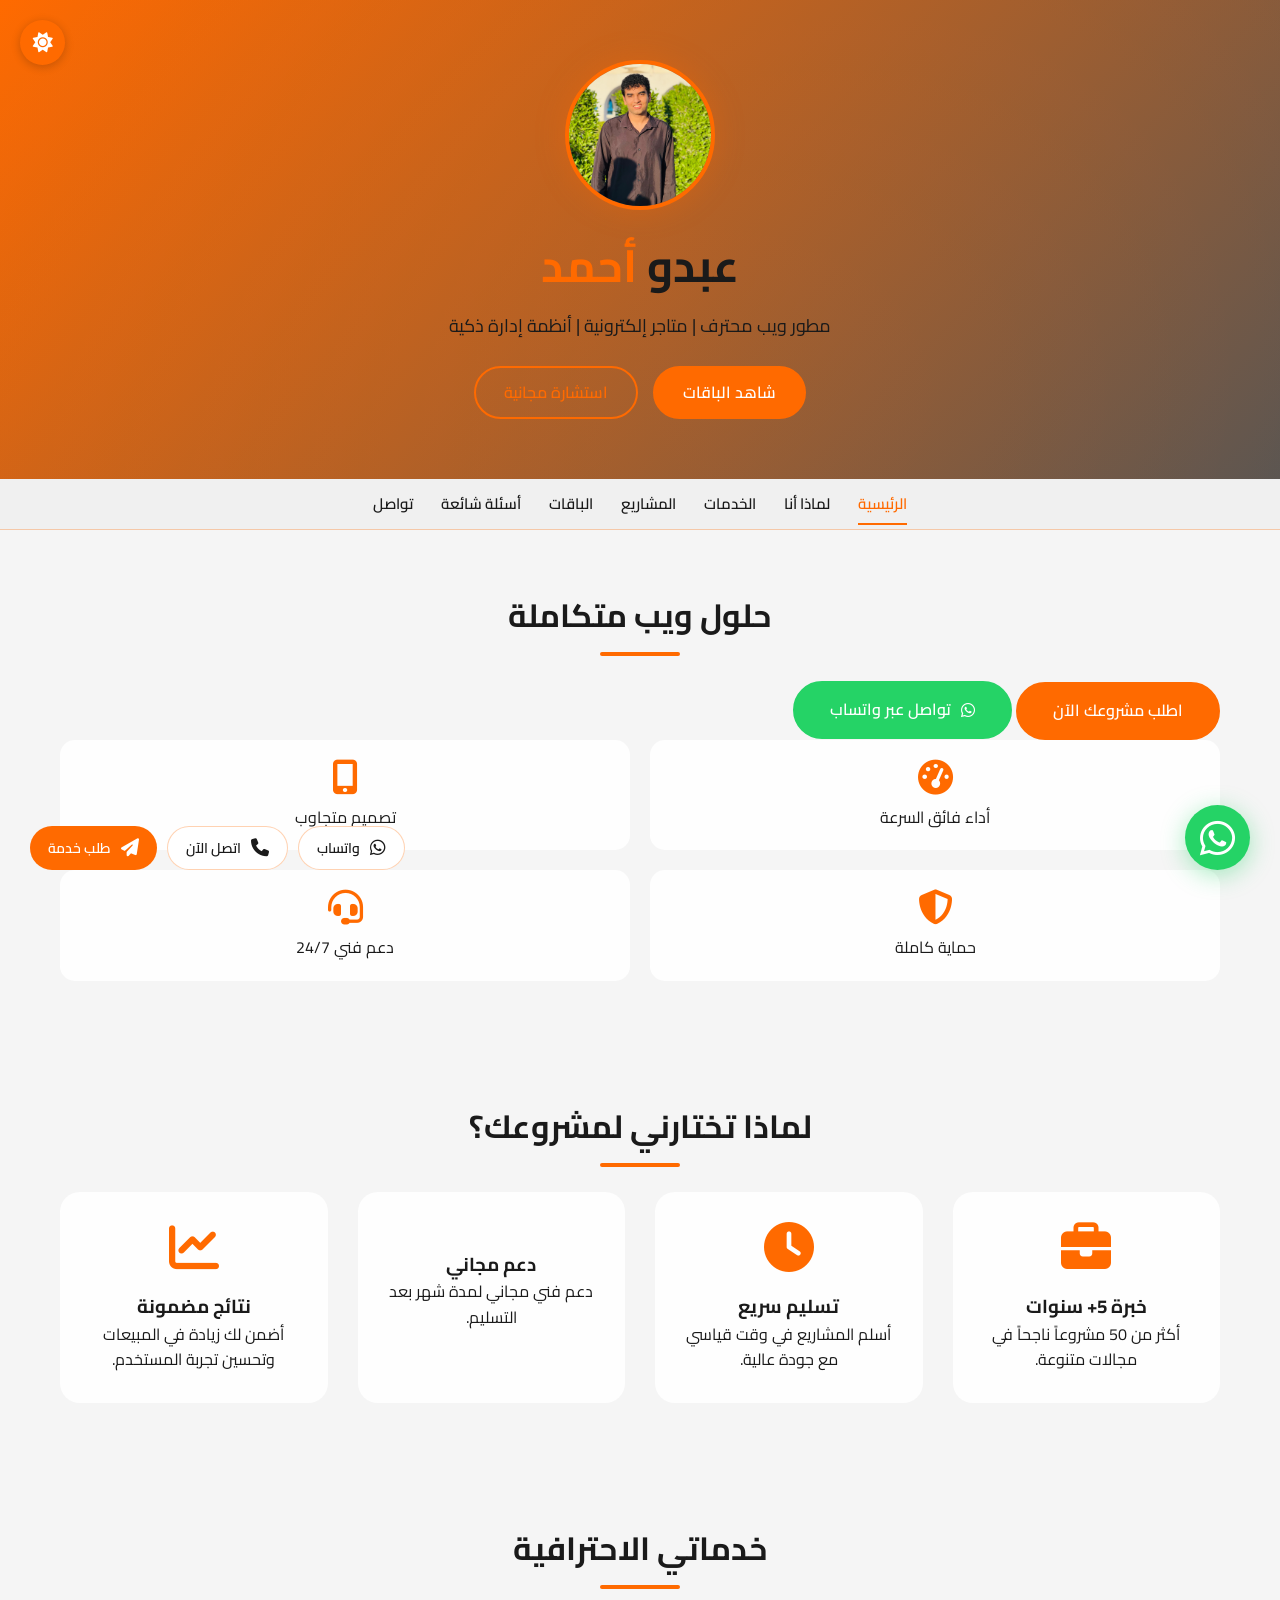
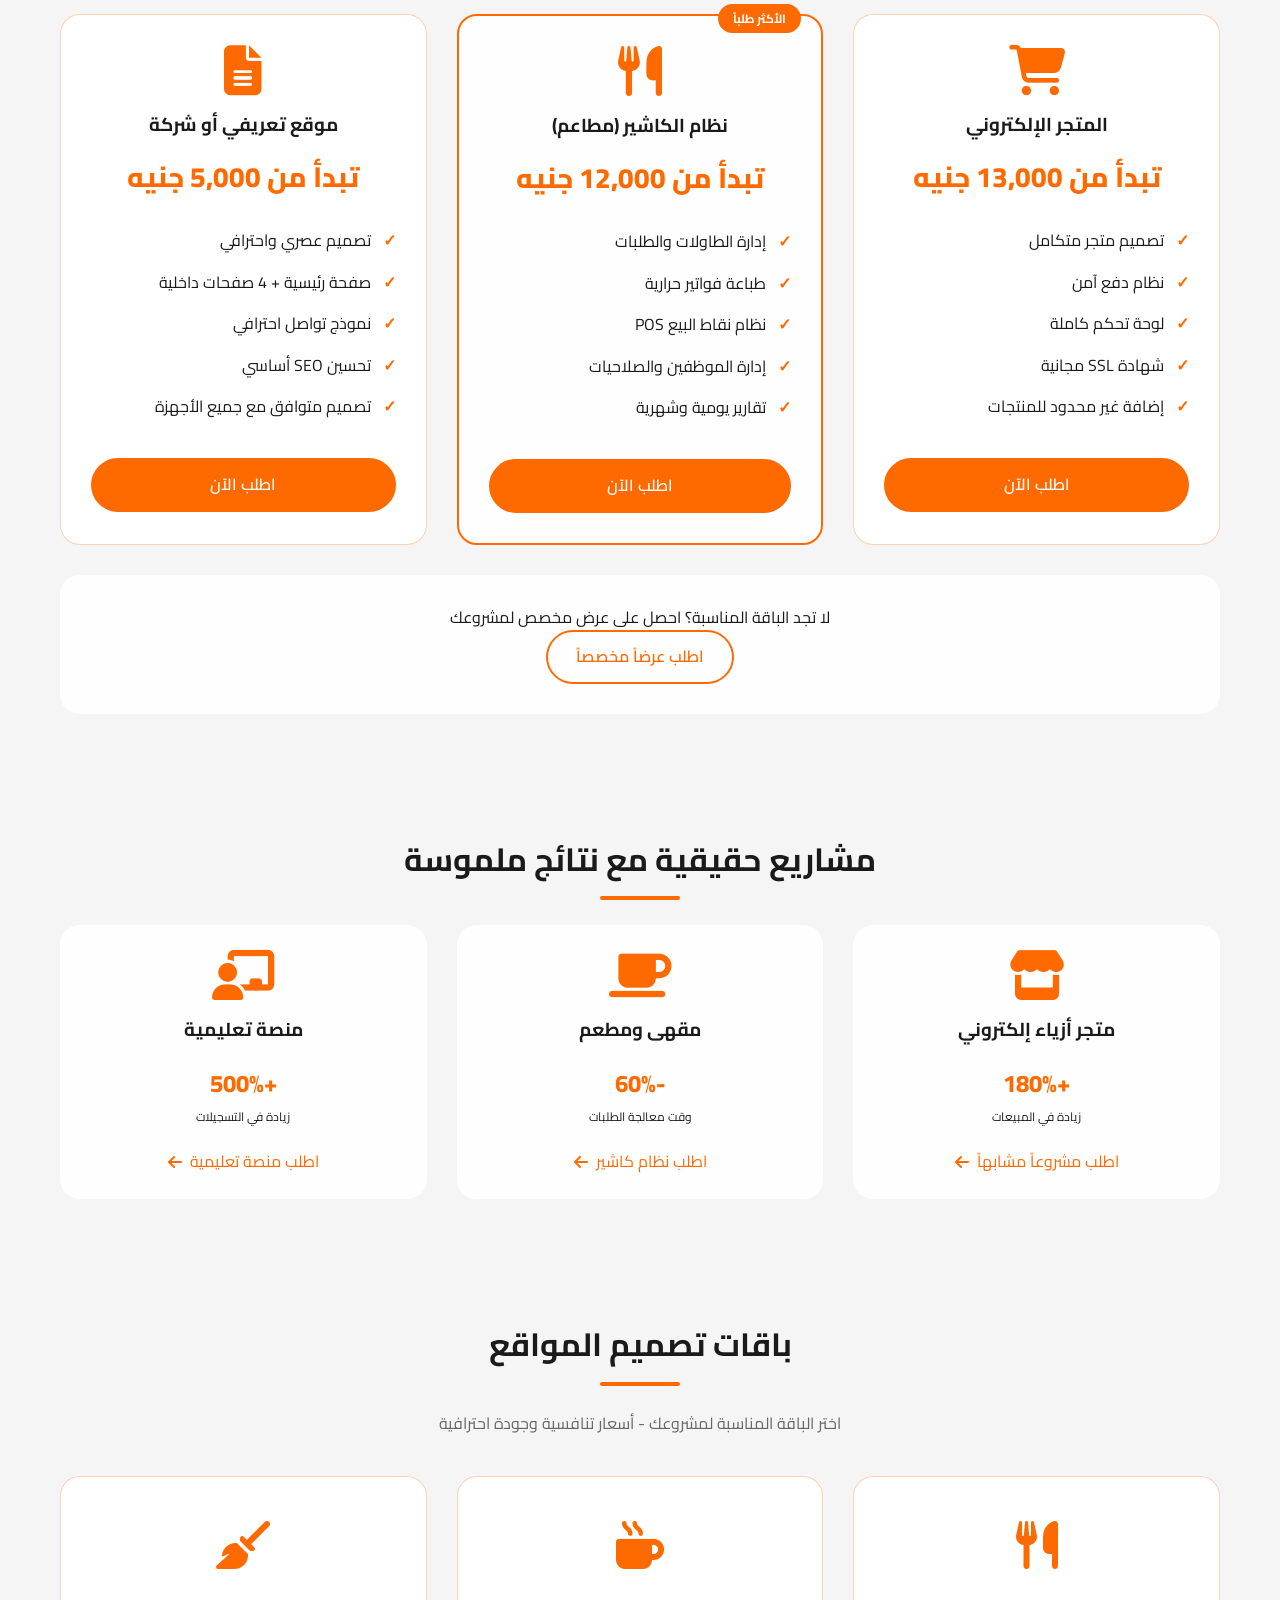
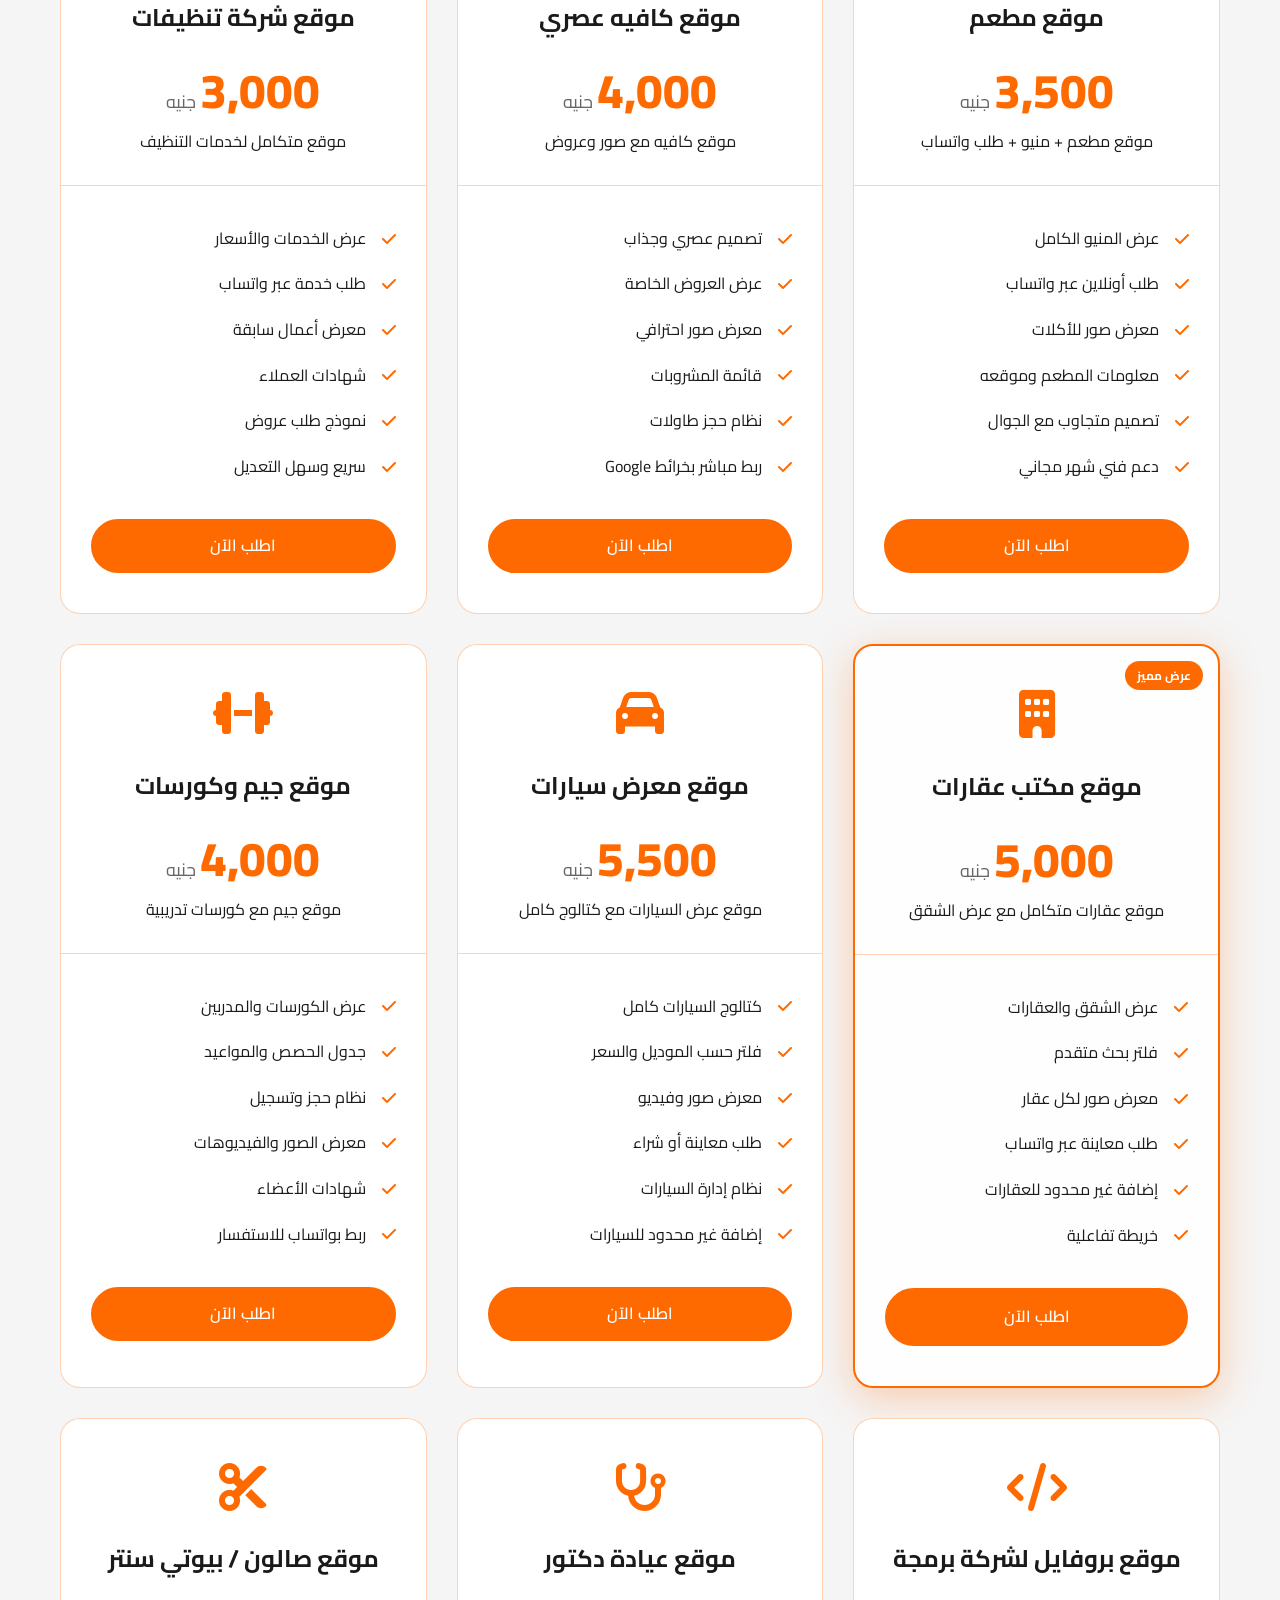
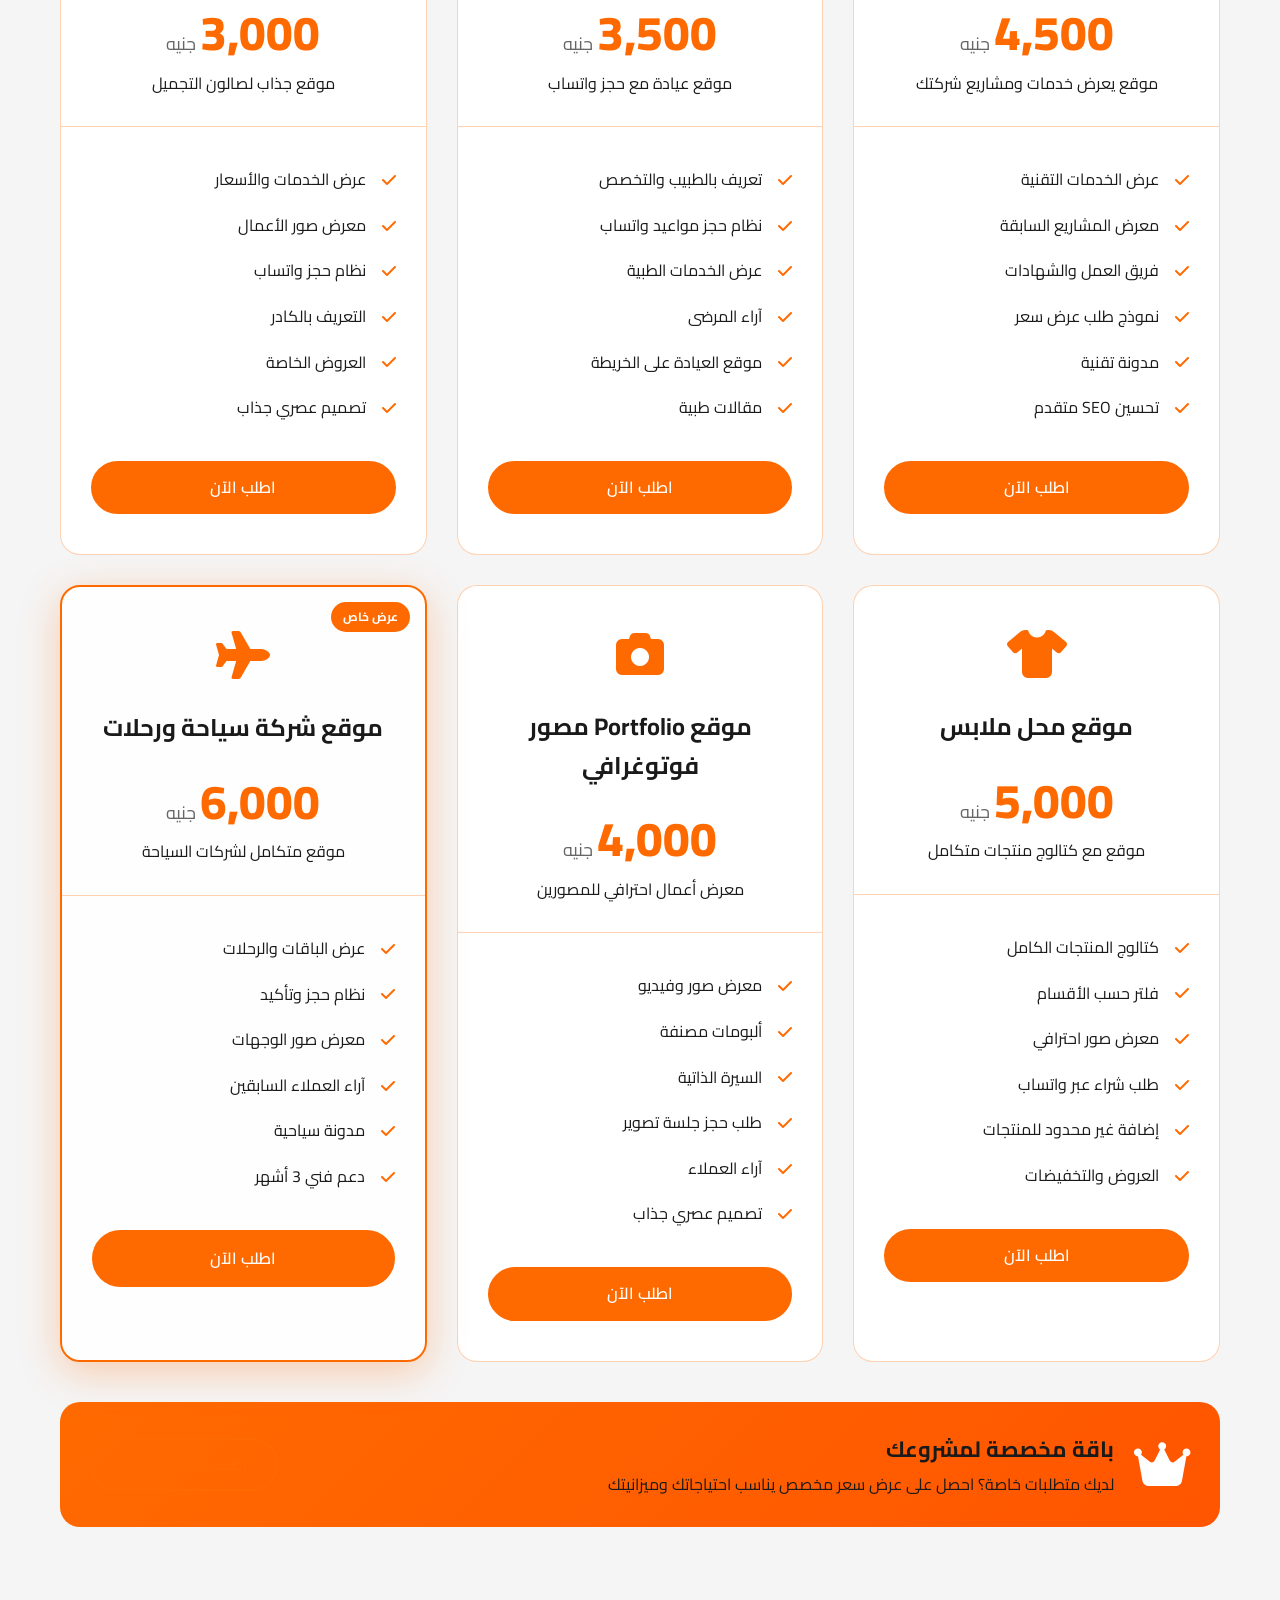
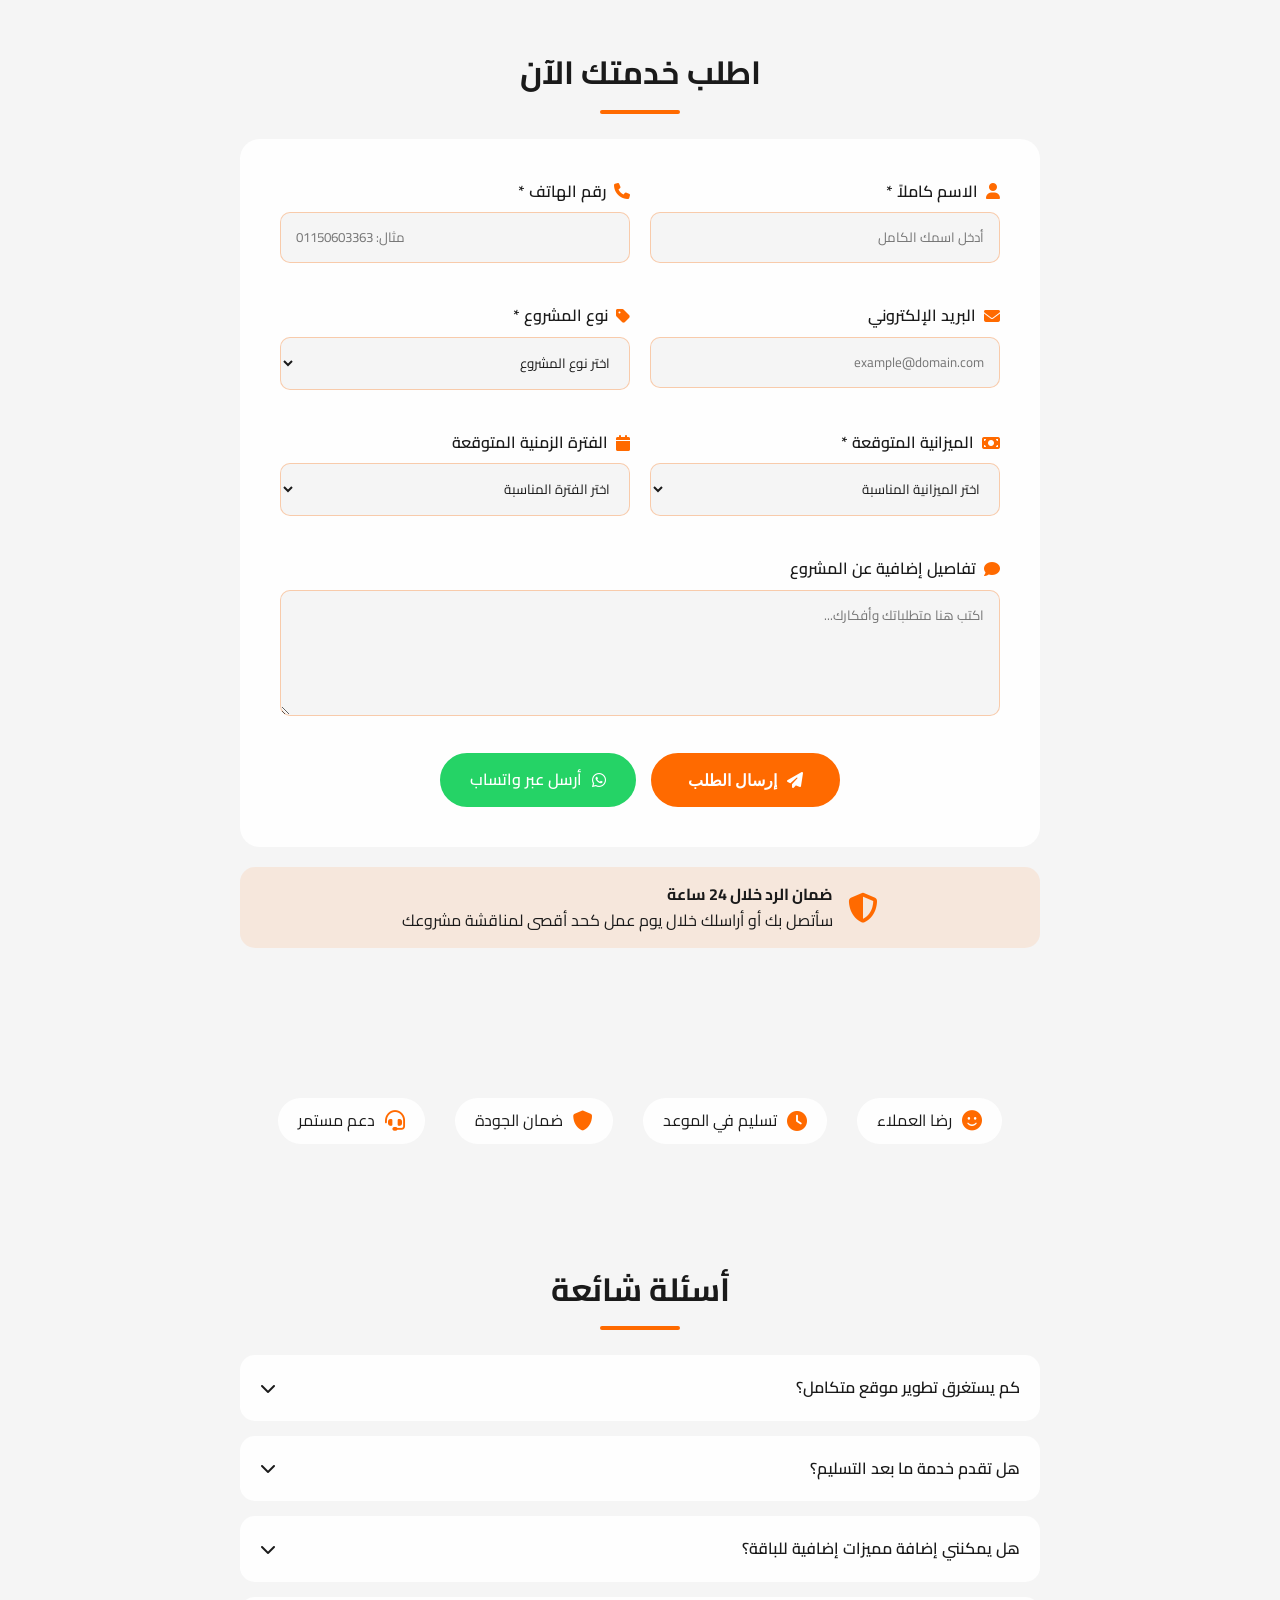
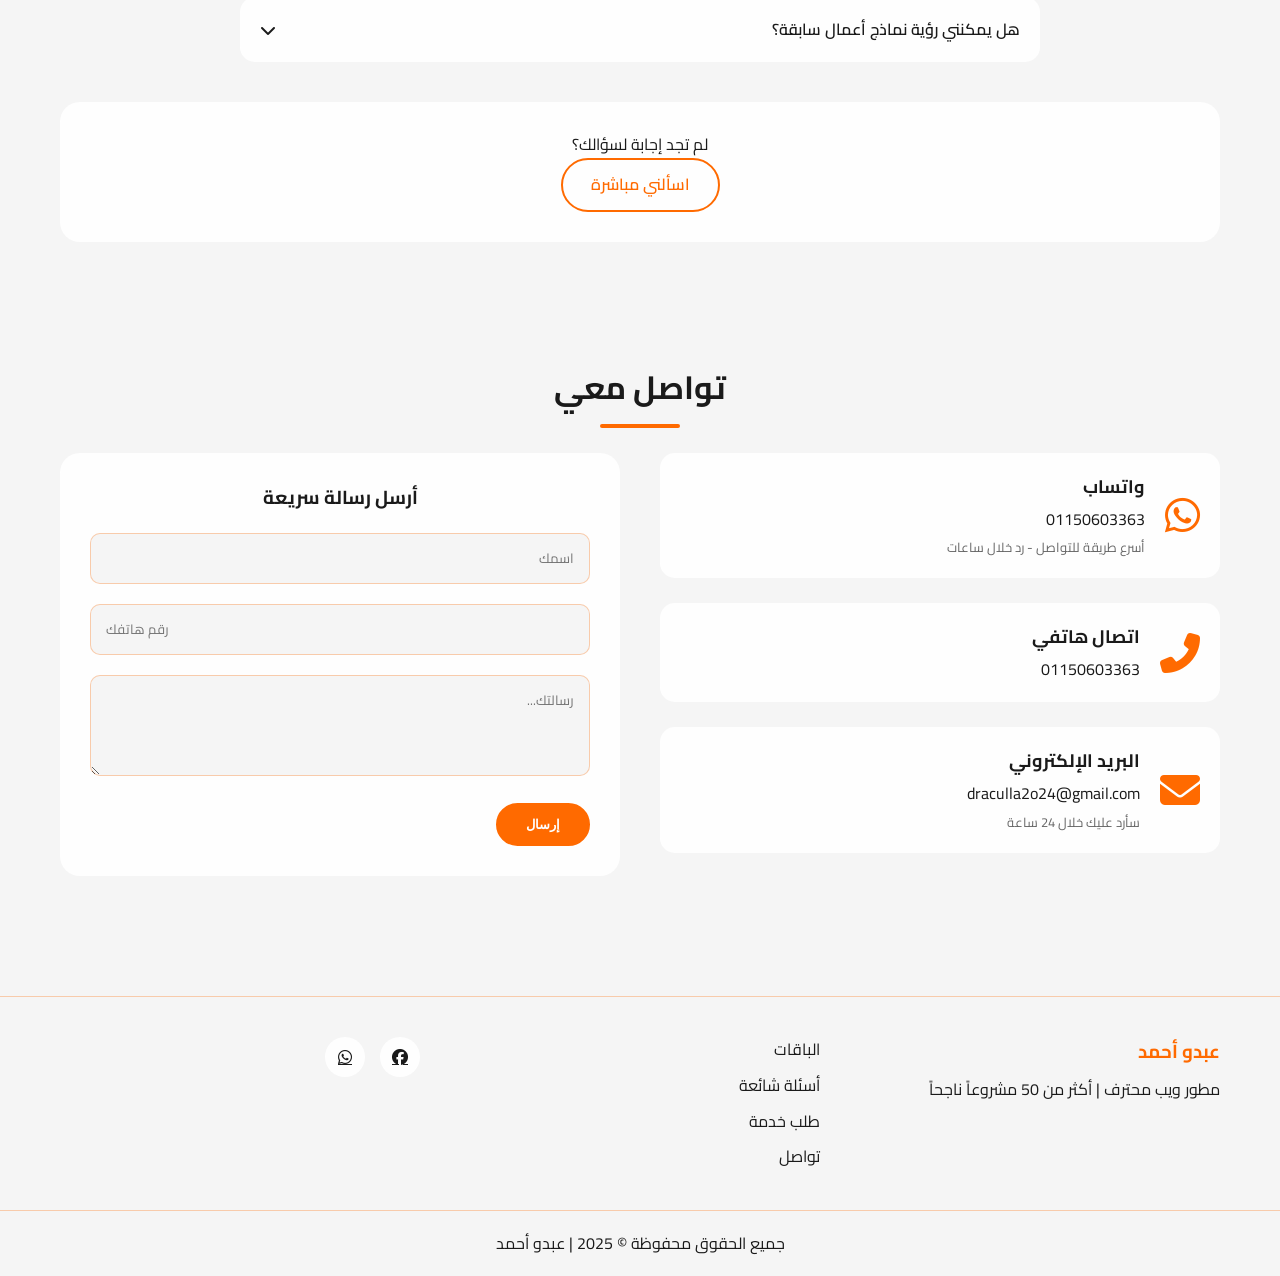
==== commit a6f72a17: "Update index.html" ====
--- a/index.html
+++ b/index.html
@@ -116,23 +116,6 @@
     <!-- Home Section -->
     <section id="home">
         <h2>حلول ويب متكاملة</h2>
-        <div class="hero-grid">
-            <div class="hero-content">
-                <p class="hero-subtitle">أحوّل فكرتك إلى موقع احترافي</p>
-                <div class="hero-stats">
-                    <div class="hero-stat">
-                        <span class="hero-stat-number">50+</span>
-                        <span class="hero-stat-label">مشروع</span>
-                    </div>
-                    <div class="hero-stat">
-                        <span class="hero-stat-number">98%</span>
-                        <span class="hero-stat-label">رضا</span>
-                    </div>
-                    <div class="hero-stat">
-                        <span class="hero-stat-number">30+</span>
-                        <span class="hero-stat-label">عميل</span>
-                    </div>
-                </div>
                 <div class="hero-cta">
                     <a href="#pricing" class="btn btn-primary btn-large">اطلب مشروعك الآن</a>
                     <a href="https://wa.me/201150603363?text=مرحباً%20عبدو،%20أريد%20معرفة%20تفاصيل%20الباقات" target="_blank" class="btn btn-whatsapp btn-large">
@@ -888,4 +871,4 @@
 </script>
 
 </body>
-</html>+</html>
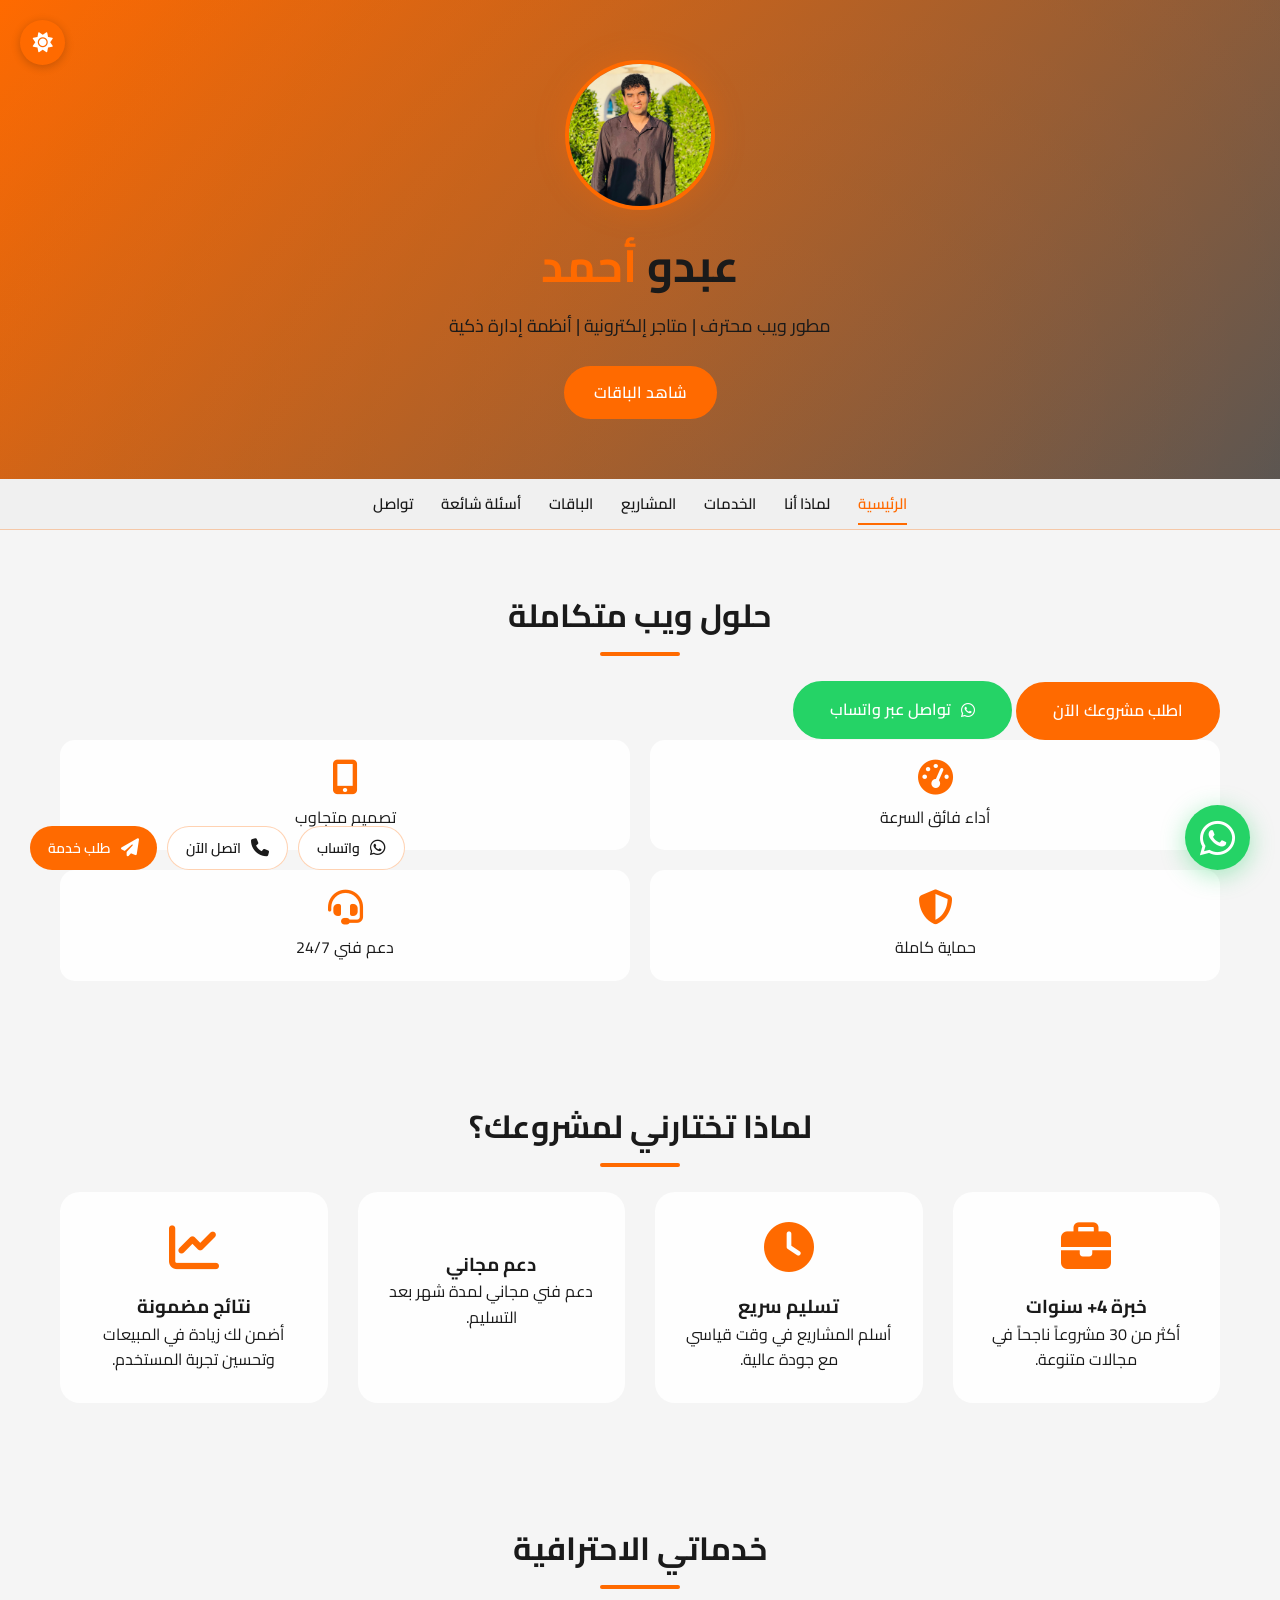
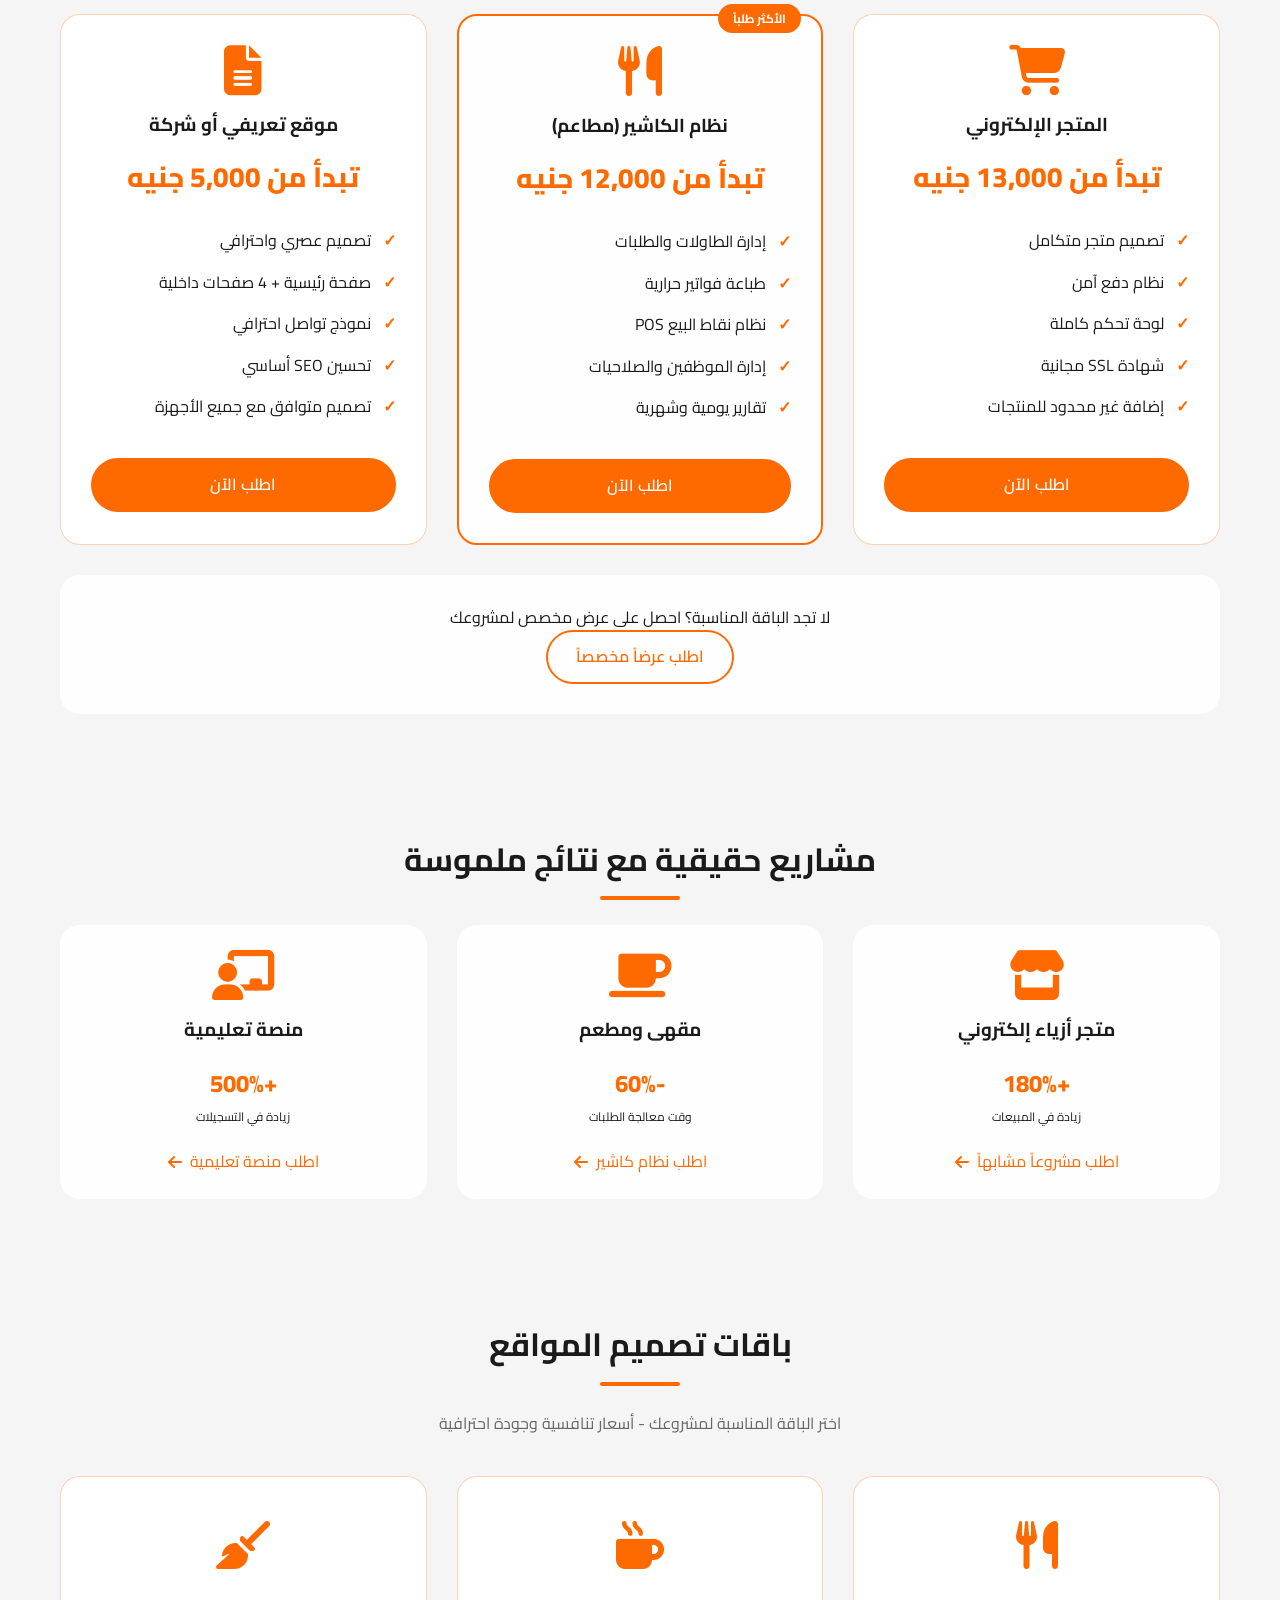
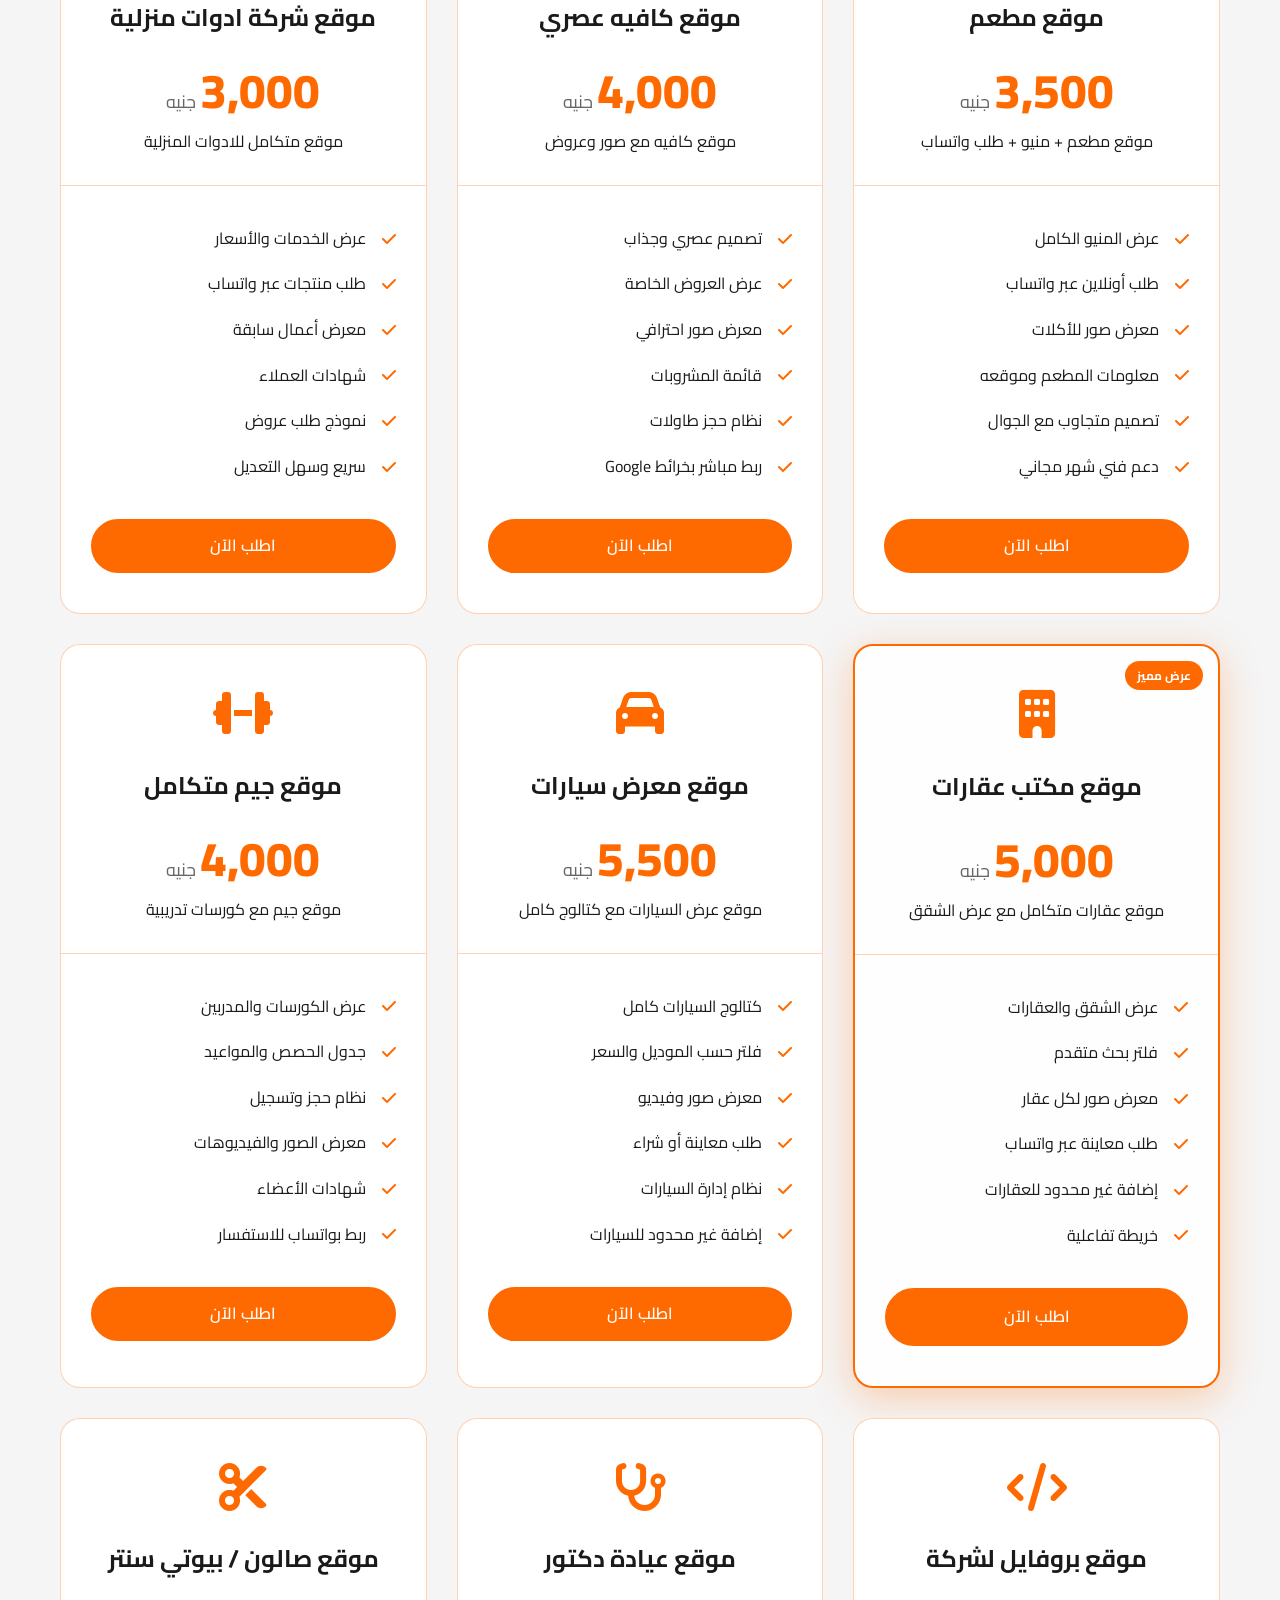
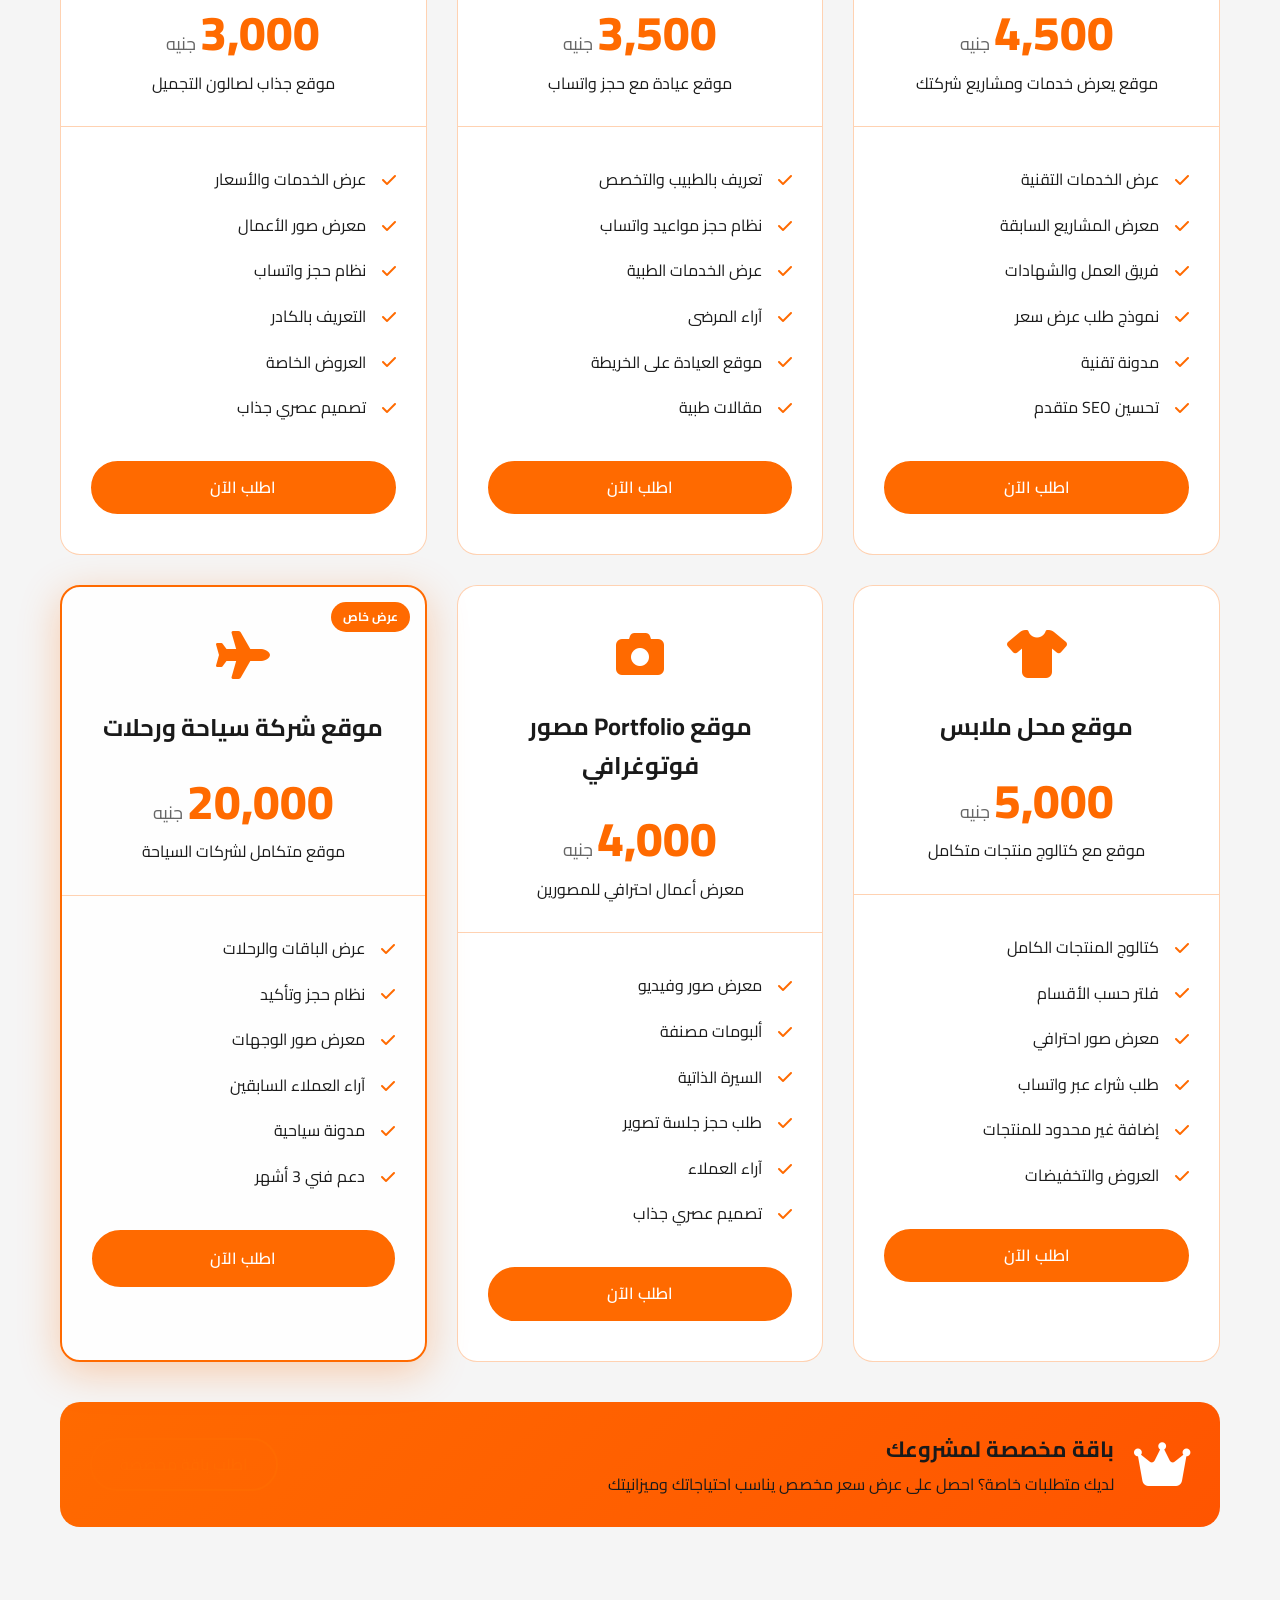
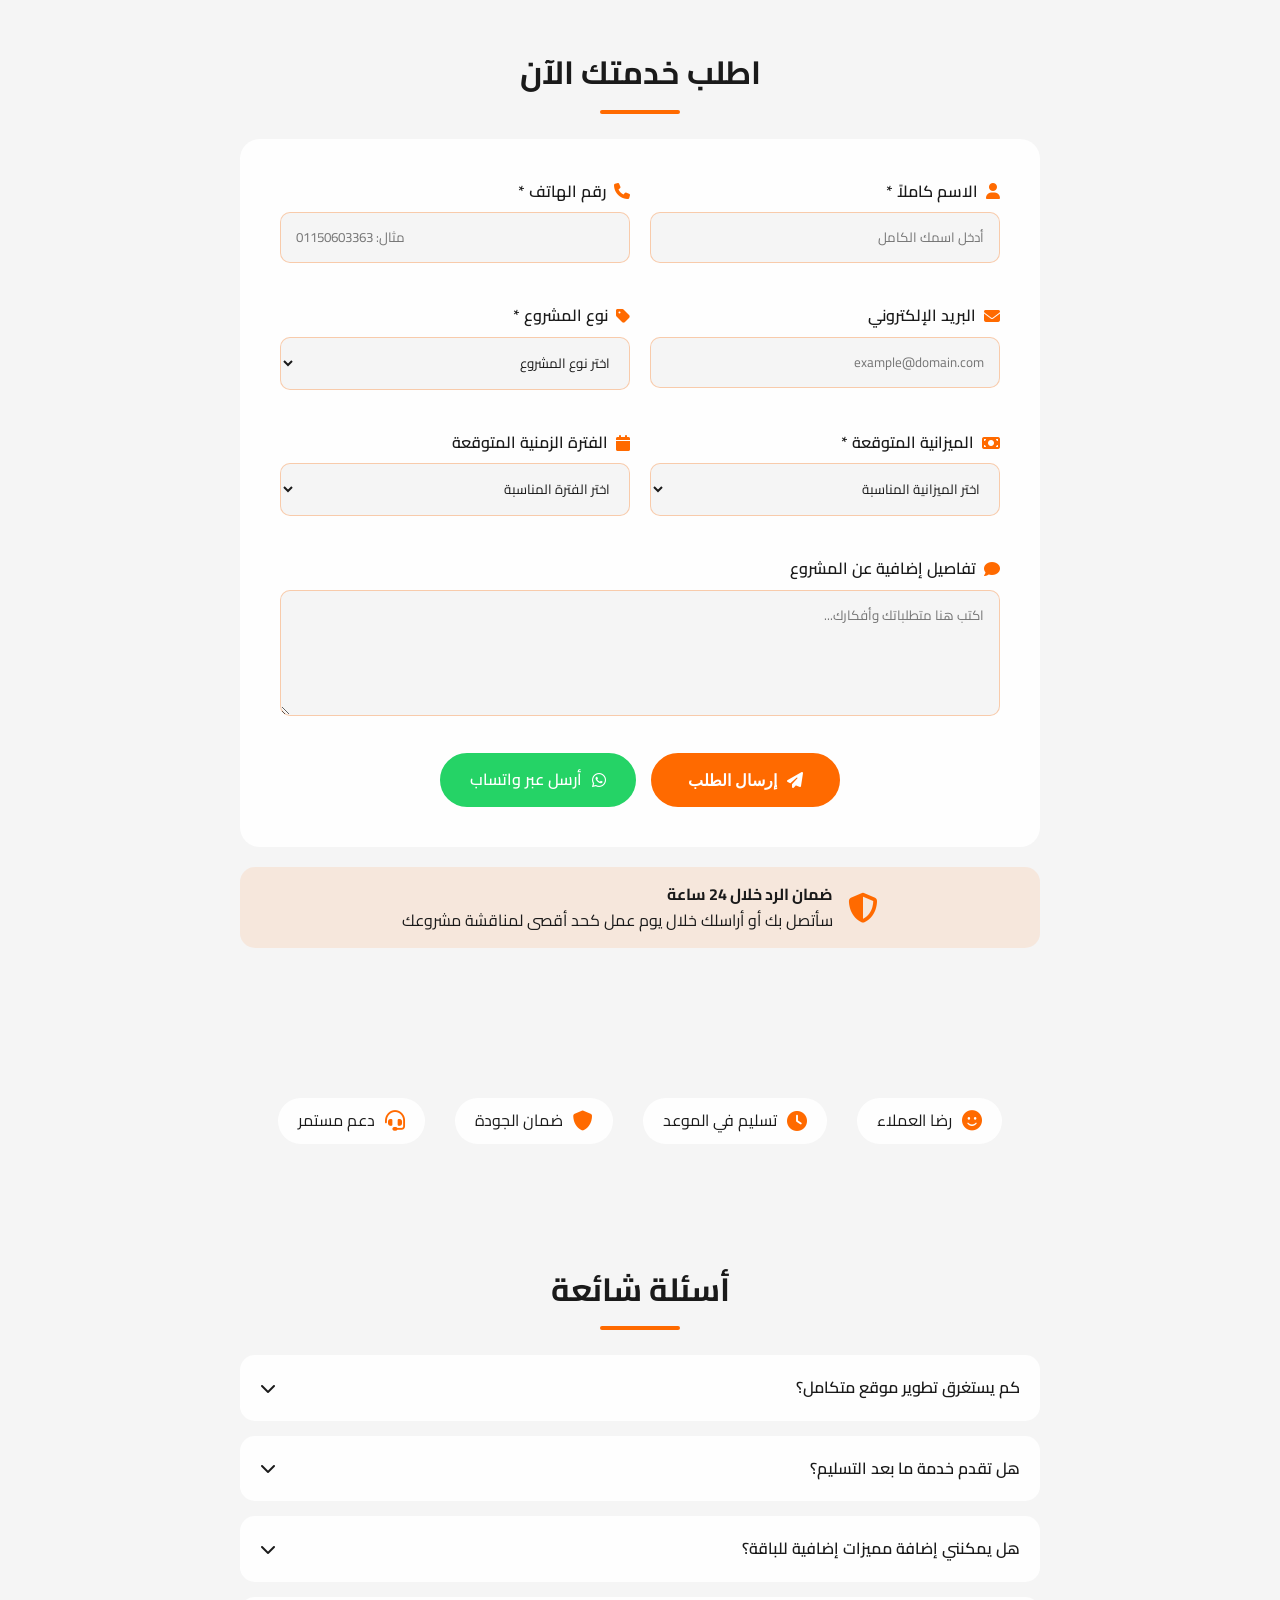
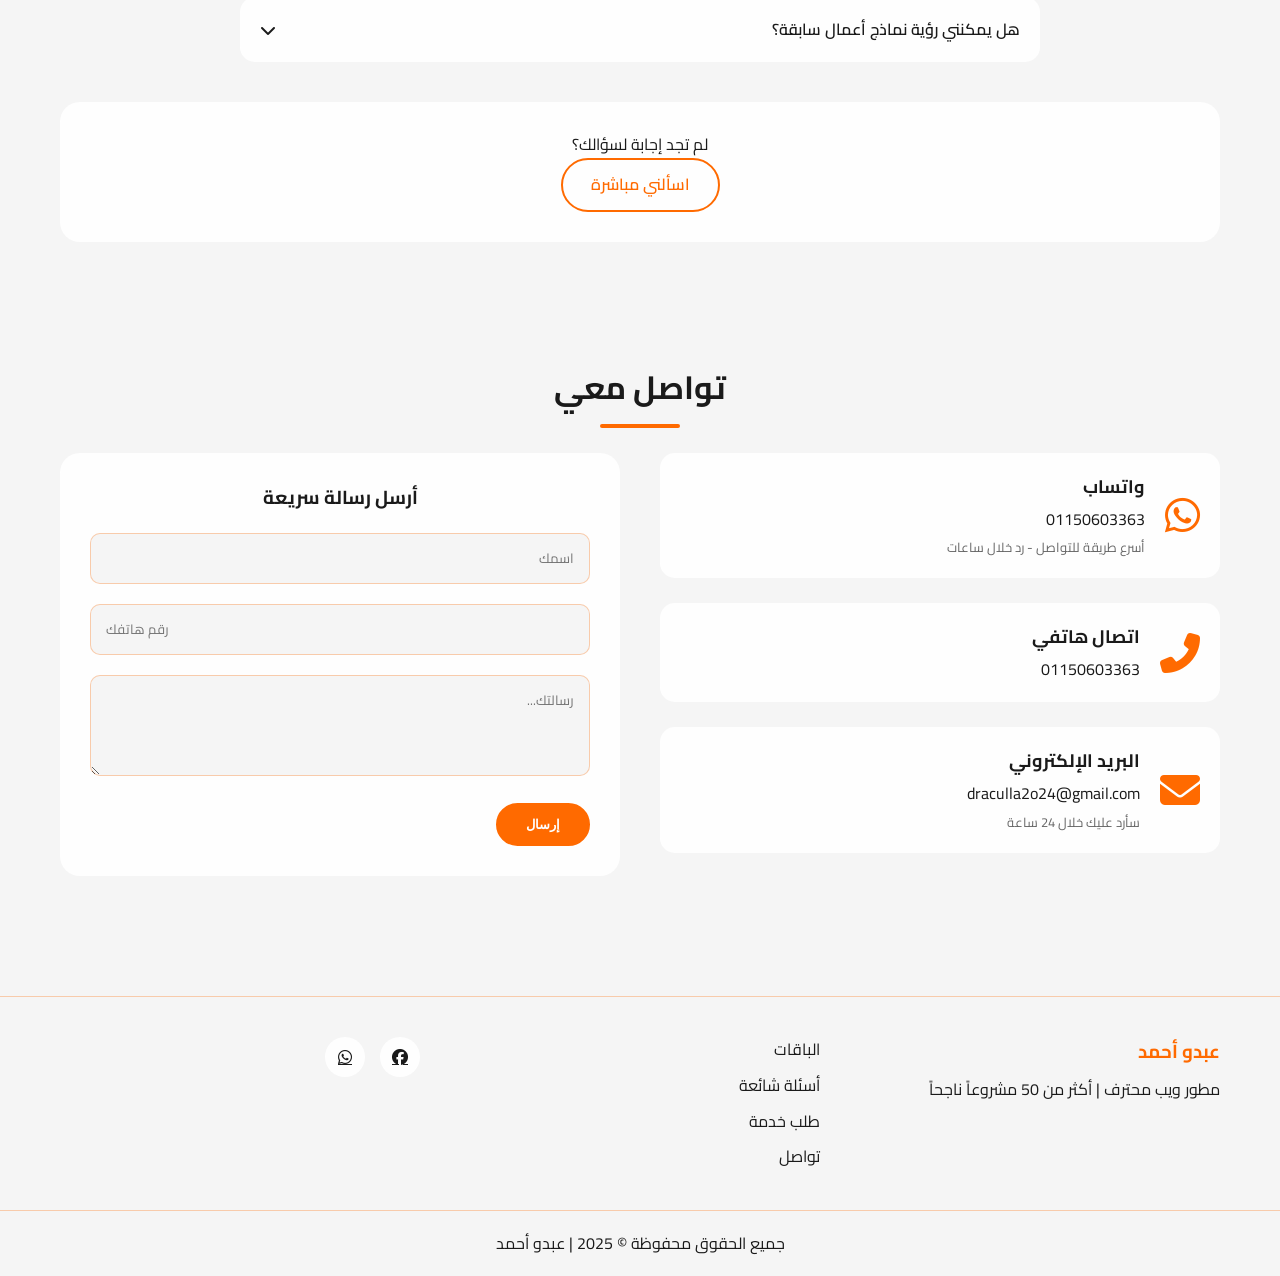
==== commit d055e37e: "index.html" ====
--- a/index.html
+++ b/index.html
@@ -86,7 +86,7 @@
         <div class="profile-image">
             <img id="profileImage" 
                  src="images/profile.jpg" 
-                 alt="عبدو أحمد - مطور ويب محترف"
+                 alt="عبدالله أحمد - مطور ويب محترف"
                  loading="eager"
                  width="180"
                  height="180"
@@ -96,7 +96,6 @@
         <p>مطور ويب محترف | متاجر إلكترونية | أنظمة إدارة ذكية</p>
         <div class="header-cta">
             <a href="#pricing" class="btn btn-primary">شاهد الباقات</a>
-            <a href="https://wa.me/201150603363?text=مرحباً%20عبدو،%20أريد%20استشارة%20مجانية" class="btn btn-outline" target="_blank">استشارة مجانية</a>
         </div>
     </div>
 </header>
@@ -150,8 +149,8 @@
         <div class="why-me-grid">
             <div class="why-me-card">
                 <div class="why-me-icon"><i class="fas fa-briefcase"></i></div>
-                <h3>خبرة 5+ سنوات</h3>
-                <p>أكثر من 50 مشروعاً ناجحاً في مجالات متنوعة.</p>
+                <h3>خبرة 4+ سنوات</h3>
+                <p>أكثر من 30 مشروعاً ناجحاً في مجالات متنوعة.</p>
             </div>
             <div class="why-me-card">
                 <div class="why-me-icon"><i class="fas fa-clock"></i></div>
@@ -331,16 +330,16 @@
             <div class="pricing-card">
                 <div class="pricing-header">
                     <div class="plan-icon"><i class="fas fa-broom"></i></div>
-                    <h3>موقع شركة تنظيفات</h3>
+                    <h3>موقع شركة ادوات منزلية</h3>
                     <div class="pricing-price">
                         <span class="price">3,000</span>
                         <span class="currency">جنيه</span>
                     </div>
-                    <p>موقع متكامل لخدمات التنظيف</p>
+                    <p>موقع متكامل للادوات المنزلية</p>
                 </div>
                 <ul class="pricing-features">
                     <li><i class="fas fa-check"></i> عرض الخدمات والأسعار</li>
-                    <li><i class="fas fa-check"></i> طلب خدمة عبر واتساب</li>
+                    <li><i class="fas fa-check"></i> طلب منتجات عبر واتساب</li>
                     <li><i class="fas fa-check"></i> معرض أعمال سابقة</li>
                     <li><i class="fas fa-check"></i> شهادات العملاء</li>
                     <li><i class="fas fa-check"></i> نموذج طلب عروض</li>
@@ -404,7 +403,7 @@
             <div class="pricing-card">
                 <div class="pricing-header">
                     <div class="plan-icon"><i class="fas fa-dumbbell"></i></div>
-                    <h3>موقع جيم وكورسات</h3>
+                    <h3>موقع جيم متكامل</h3>
                     <div class="pricing-price">
                         <span class="price">4,000</span>
                         <span class="currency">جنيه</span>
@@ -428,7 +427,7 @@
             <div class="pricing-card">
                 <div class="pricing-header">
                     <div class="plan-icon"><i class="fas fa-code"></i></div>
-                    <h3>موقع بروفايل لشركة برمجة</h3>
+                    <h3>موقع بروفايل لشركة </h3>
                     <div class="pricing-price">
                         <span class="price">4,500</span>
                         <span class="currency">جنيه</span>
@@ -551,7 +550,7 @@
                     <div class="plan-icon"><i class="fas fa-plane"></i></div>
                     <h3>موقع شركة سياحة ورحلات</h3>
                     <div class="pricing-price">
-                        <span class="price">6,000</span>
+                        <span class="price">20,000</span>
                         <span class="currency">جنيه</span>
                     </div>
                     <p>موقع متكامل لشركات السياحة</p>
@@ -565,7 +564,7 @@
                     <li><i class="fas fa-check"></i> دعم فني 3 أشهر</li>
                 </ul>
                 <div class="pricing-cta">
-                    <a href="#order-form" class="btn btn-primary btn-large" onclick="setPackageValue('موقع شركة سياحة ورحلات - 6000 جنيه', '6000')">اطلب الآن</a>
+                    <a href="#order-form" class="btn btn-primary btn-large" onclick="setPackageValue('موقع شركة سياحة ورحلات - 20,000 جنيه', '20,000')">اطلب الآن</a>
                 </div>
             </div>
         </div>
@@ -618,7 +617,7 @@
                             <option value="موقع صالون بيوتي سنتر - 3000 جنيه">موقع صالون حلاقة أو بيوتي سنتر - 3000 ج</option>
                             <option value="موقع محل ملابس - 5000 جنيه">موقع محل ملابس مع كتالوج - 5000 ج</option>
                             <option value="موقع مصور فوتوغرافي - 4000 جنيه">موقع تصوير وفوتوغرافي Portfolio - 4000 ج</option>
-                            <option value="موقع شركة سياحة - 6000 جنيه">موقع شركة سياحة ورحلات - 6000 ج</option>
+                            <option value="موقع شركة سياحة - 20,000 جنيه">موقع شركة سياحة ورحلات - 20,000 ج</option>
                             <option value="متجر إلكتروني">متجر إلكتروني (مخصص)</option>
                             <option value="نظام كاشير مطاعم">نظام كاشير مطاعم (مخصص)</option>
                             <option value="موقع تعريفي">موقع تعريفي (مخصص)</option>
